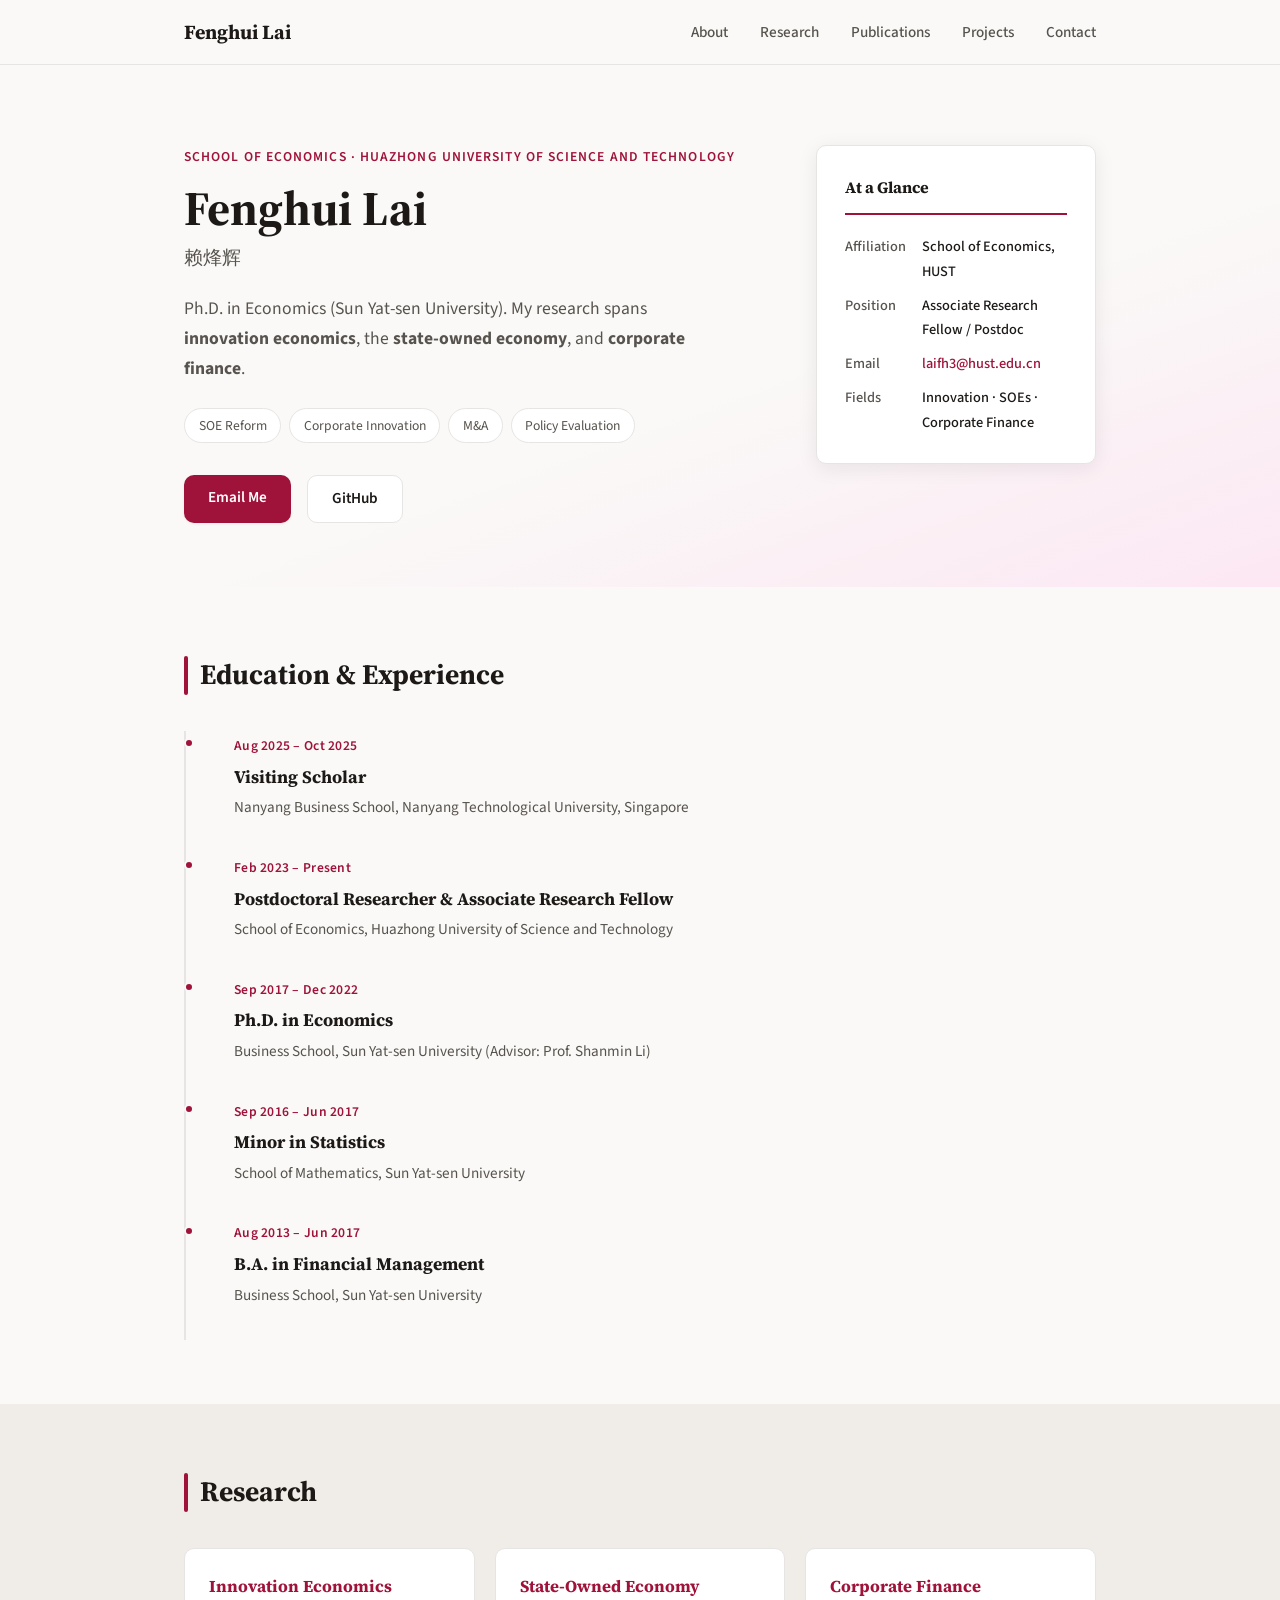
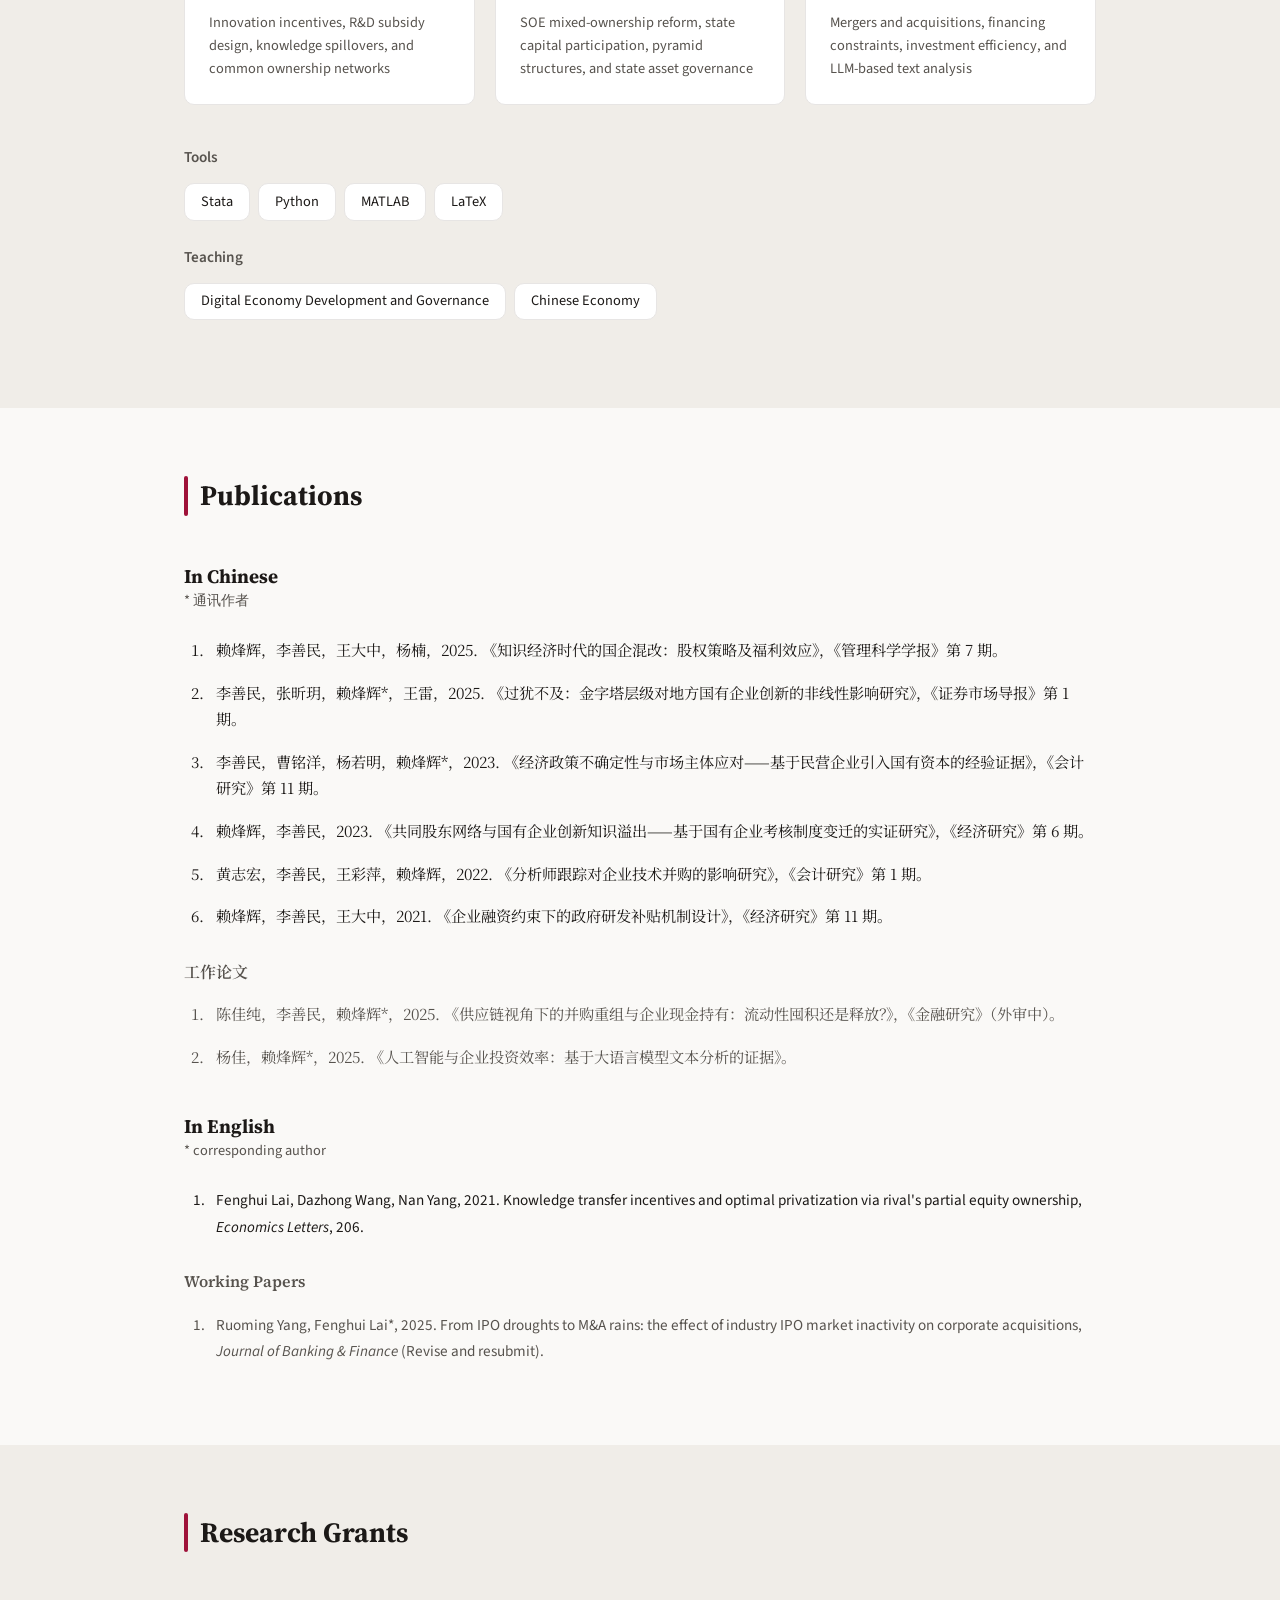
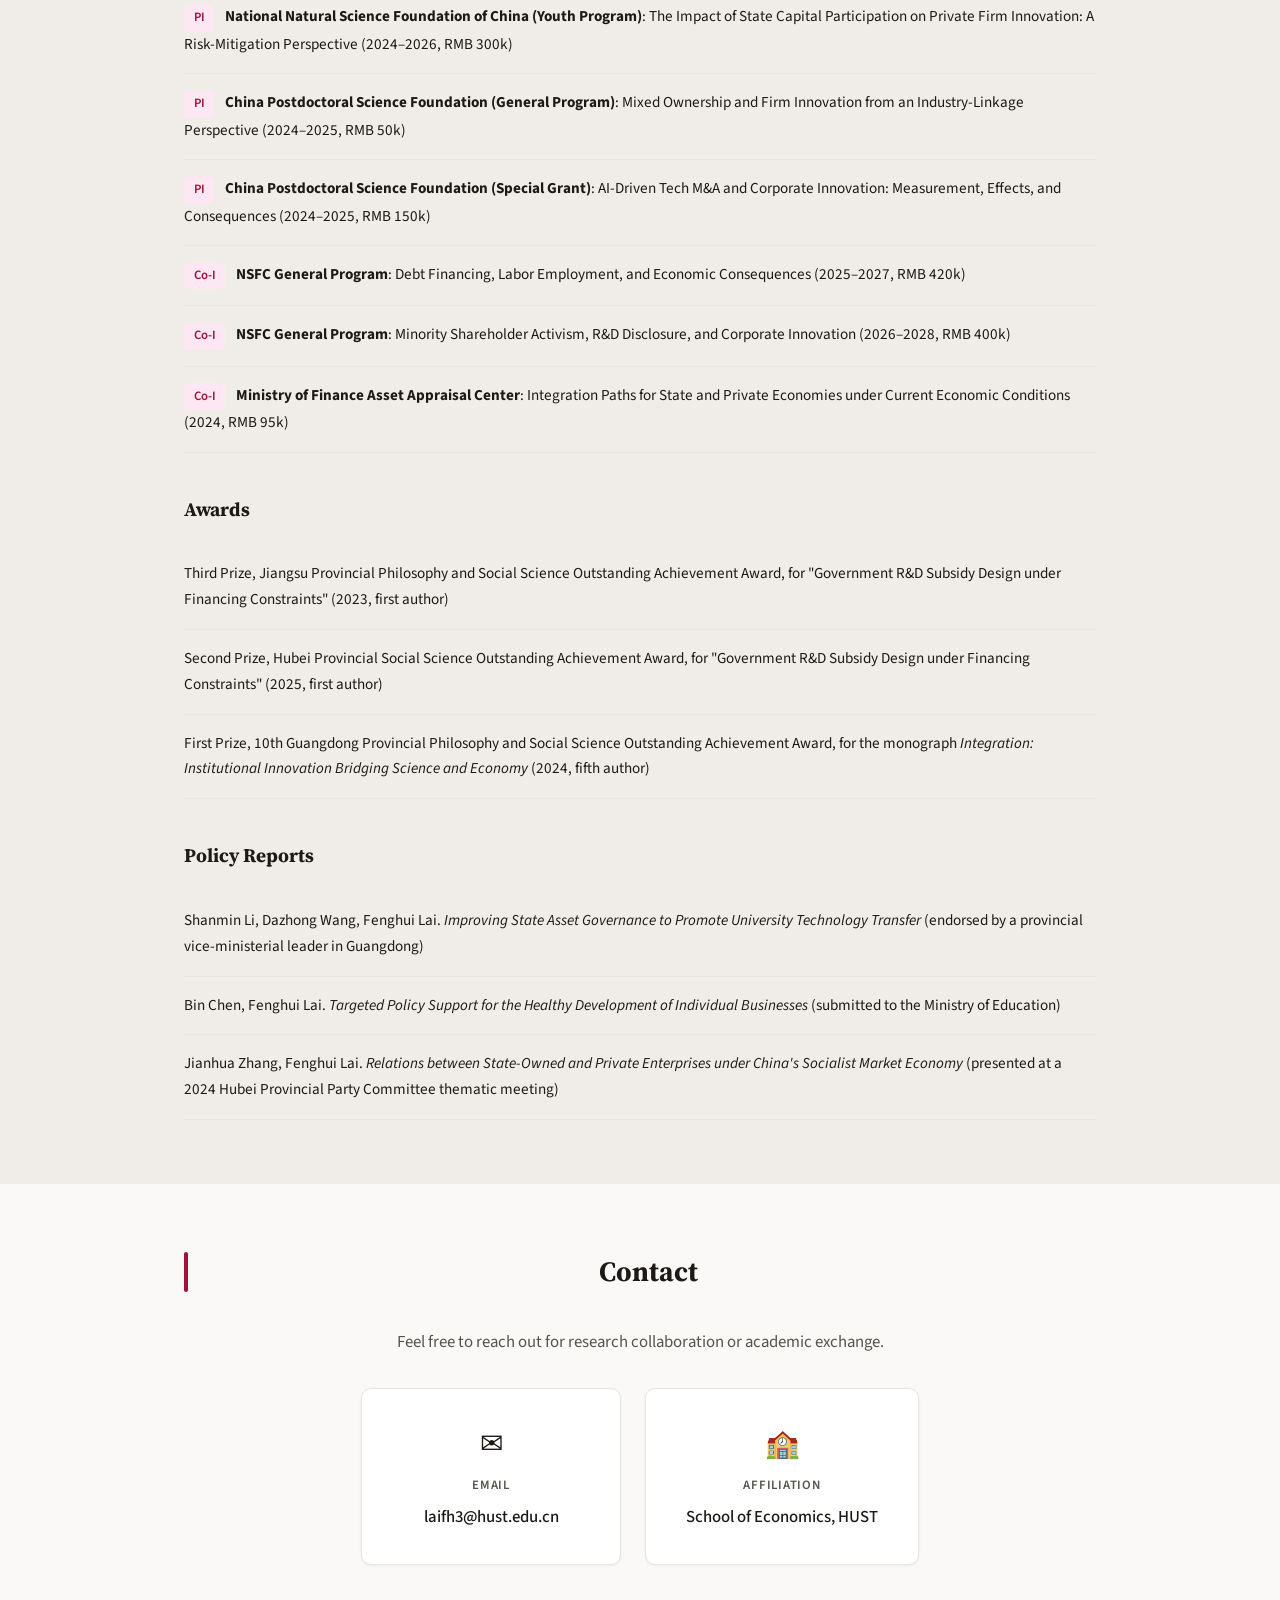
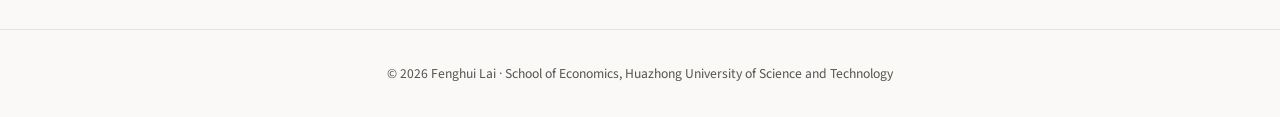
==== index.html @ 4745403a "Initial English academic homepage" ====
<!DOCTYPE html>
<html lang="en">
<head>
  <meta charset="UTF-8">
  <meta name="viewport" content="width=device-width, initial-scale=1.0">
  <meta name="description" content="Fenghui Lai - Associate Research Fellow at Huazhong University of Science and Technology. Research: innovation economics, state-owned economy, corporate finance.">
  <meta name="author" content="Fenghui Lai">
  <title>Fenghui Lai</title>
  <link rel="preconnect" href="https://fonts.googleapis.com">
  <link rel="preconnect" href="https://fonts.gstatic.com" crossorigin>
  <link href="https://fonts.googleapis.com/css2?family=Noto+Serif+SC:wght@400;600;700&family=Source+Serif+4:ital,wght@0,400;0,600;0,700;1,400&family=Source+Sans+3:wght@300;400;500;600&display=swap" rel="stylesheet">
  <link rel="stylesheet" href="css/style.css">
</head>
<body>
  <!-- 顶部导航栏 -->
  <header class="site-header">
    <nav class="nav container">
      <a href="#" class="nav-logo">Fenghui Lai</a>
      <ul class="nav-links">
        <li><a href="#about">About</a></li>
        <li><a href="#research">Research</a></li>
        <li><a href="#publications">Publications</a></li>
        <li><a href="#projects">Projects</a></li>
        <li><a href="#contact">Contact</a></li>
      </ul>
      <button class="nav-toggle" aria-label="Open menu" aria-expanded="false">
        <span></span>
        <span></span>
        <span></span>
      </button>
    </nav>
  </header>

  <main>
    <!-- 首页英雄区 -->
    <section class="hero">
      <div class="container hero-inner">
        <div class="hero-text">
          <p class="hero-label">School of Economics · Huazhong University of Science and Technology</p>
          <h1>Fenghui Lai</h1>
          <p class="hero-subtitle">赖烽辉</p>
          <p class="hero-desc">
            Ph.D. in Economics (Sun Yat-sen University). My research spans
            <strong>innovation economics</strong>, the <strong>state-owned economy</strong>,
            and <strong>corporate finance</strong>.
          </p>
          <div class="hero-tags">
            <span>SOE Reform</span>
            <span>Corporate Innovation</span>
            <span>M&amp;A</span>
            <span>Policy Evaluation</span>
          </div>
          <div class="hero-actions">
            <a href="mailto:laifh3@hust.edu.cn" class="btn btn-primary">Email Me</a>
            <a href="https://github.com/laifh3" class="btn btn-outline" target="_blank" rel="noopener">GitHub</a>
          </div>
        </div>
        <div class="hero-card">
          <h3>At a Glance</h3>
          <dl>
            <dt>Affiliation</dt>
            <dd>School of Economics, HUST</dd>
            <dt>Position</dt>
            <dd>Associate Research Fellow / Postdoc</dd>
            <dt>Email</dt>
            <dd><a href="mailto:laifh3@hust.edu.cn">laifh3@hust.edu.cn</a></dd>
            <dt>Fields</dt>
            <dd>Innovation · SOEs · Corporate Finance</dd>
          </dl>
        </div>
      </div>
    </section>

    <!-- 教育背景与经历 -->
    <section id="about" class="section">
      <div class="container">
        <h2 class="section-title">Education &amp; Experience</h2>
        <div class="timeline">
          <article class="timeline-item">
            <time>Aug 2025 – Oct 2025</time>
            <h3>Visiting Scholar</h3>
            <p>Nanyang Business School, Nanyang Technological University, Singapore</p>
          </article>
          <article class="timeline-item">
            <time>Feb 2023 – Present</time>
            <h3>Postdoctoral Researcher &amp; Associate Research Fellow</h3>
            <p>School of Economics, Huazhong University of Science and Technology</p>
          </article>
          <article class="timeline-item">
            <time>Sep 2017 – Dec 2022</time>
            <h3>Ph.D. in Economics</h3>
            <p>Business School, Sun Yat-sen University (Advisor: Prof. Shanmin Li)</p>
          </article>
          <article class="timeline-item">
            <time>Sep 2016 – Jun 2017</time>
            <h3>Minor in Statistics</h3>
            <p>School of Mathematics, Sun Yat-sen University</p>
          </article>
          <article class="timeline-item">
            <time>Aug 2013 – Jun 2017</time>
            <h3>B.A. in Financial Management</h3>
            <p>Business School, Sun Yat-sen University</p>
          </article>
        </div>
      </div>
    </section>

    <!-- 研究领域 -->
    <section id="research" class="section section-alt">
      <div class="container">
        <h2 class="section-title">Research</h2>
        <div class="research-grid">
          <div class="research-card">
            <h3>Innovation Economics</h3>
            <p>Innovation incentives, R&amp;D subsidy design, knowledge spillovers, and common ownership networks</p>
          </div>
          <div class="research-card">
            <h3>State-Owned Economy</h3>
            <p>SOE mixed-ownership reform, state capital participation, pyramid structures, and state asset governance</p>
          </div>
          <div class="research-card">
            <h3>Corporate Finance</h3>
            <p>Mergers and acquisitions, financing constraints, investment efficiency, and LLM-based text analysis</p>
          </div>
        </div>
        <div class="skills-block">
          <h3>Tools</h3>
          <div class="skill-tags">
            <span>Stata</span>
            <span>Python</span>
            <span>MATLAB</span>
            <span>LaTeX</span>
          </div>
          <h3>Teaching</h3>
          <div class="skill-tags">
            <span>Digital Economy Development and Governance</span>
            <span>Chinese Economy</span>
          </div>
        </div>
      </div>
    </section>

    <!-- 发表论文：中英文分开展示 -->
    <section id="publications" class="section">
      <div class="container">
        <h2 class="section-title">Publications</h2>

        <h3 class="subsection-title">In Chinese</h3>
        <p class="section-note zh-note">* 通讯作者</p>
        <ol class="pub-list pub-zh">
          <li>
            赖烽辉，李善民，王大中，杨楠，2025. 《知识经济时代的国企混改：股权策略及福利效应》，《管理科学学报》第 7 期。
          </li>
          <li>
            李善民，张昕玥，赖烽辉*，王雷，2025. 《过犹不及：金字塔层级对地方国有企业创新的非线性影响研究》，《证券市场导报》第 1 期。
          </li>
          <li>
            李善民，曹铭洋，杨若明，赖烽辉*，2023. 《经济政策不确定性与市场主体应对——基于民营企业引入国有资本的经验证据》，《会计研究》第 11 期。
          </li>
          <li>
            赖烽辉，李善民，2023. 《共同股东网络与国有企业创新知识溢出——基于国有企业考核制度变迁的实证研究》，《经济研究》第 6 期。
          </li>
          <li>
            黄志宏，李善民，王彩萍，赖烽辉，2022. 《分析师跟踪对企业技术并购的影响研究》，《会计研究》第 1 期。
          </li>
          <li>
            赖烽辉，李善民，王大中，2021. 《企业融资约束下的政府研发补贴机制设计》，《经济研究》第 11 期。
          </li>
        </ol>

        <h4 class="subsubsection-title pub-zh">工作论文</h4>
        <ol class="pub-list pub-zh working">
          <li>
            陈佳纯，李善民，赖烽辉*，2025. 《供应链视角下的并购重组与企业现金持有：流动性囤积还是释放？》，《金融研究》（外审中）。
          </li>
          <li>
            杨佳，赖烽辉*，2025. 《人工智能与企业投资效率：基于大语言模型文本分析的证据》。
          </li>
        </ol>

        <h3 class="subsection-title">In English</h3>
        <p class="section-note">* corresponding author</p>
        <ol class="pub-list">
          <li>
            Fenghui Lai, Dazhong Wang, Nan Yang, 2021. Knowledge transfer incentives and optimal privatization via rival's partial equity ownership, <em>Economics Letters</em>, 206.
          </li>
        </ol>

        <h4 class="subsubsection-title">Working Papers</h4>
        <ol class="pub-list working">
          <li>
            Ruoming Yang, Fenghui Lai*, 2025. From IPO droughts to M&amp;A rains: the effect of industry IPO market inactivity on corporate acquisitions, <em>Journal of Banking &amp; Finance</em> (Revise and resubmit).
          </li>
        </ol>
      </div>
    </section>

    <!-- 科研项目 -->
    <section id="projects" class="section section-alt">
      <div class="container">
        <h2 class="section-title">Research Grants</h2>
        <ul class="project-list">
          <li>
            <span class="project-role">PI</span>
            <strong>National Natural Science Foundation of China (Youth Program)</strong>: The Impact of State Capital Participation on Private Firm Innovation: A Risk-Mitigation Perspective (2024–2026, RMB 300k)
          </li>
          <li>
            <span class="project-role">PI</span>
            <strong>China Postdoctoral Science Foundation (General Program)</strong>: Mixed Ownership and Firm Innovation from an Industry-Linkage Perspective (2024–2025, RMB 50k)
          </li>
          <li>
            <span class="project-role">PI</span>
            <strong>China Postdoctoral Science Foundation (Special Grant)</strong>: AI-Driven Tech M&amp;A and Corporate Innovation: Measurement, Effects, and Consequences (2024–2025, RMB 150k)
          </li>
          <li>
            <span class="project-role">Co-I</span>
            <strong>NSFC General Program</strong>: Debt Financing, Labor Employment, and Economic Consequences (2025–2027, RMB 420k)
          </li>
          <li>
            <span class="project-role">Co-I</span>
            <strong>NSFC General Program</strong>: Minority Shareholder Activism, R&amp;D Disclosure, and Corporate Innovation (2026–2028, RMB 400k)
          </li>
          <li>
            <span class="project-role">Co-I</span>
            <strong>Ministry of Finance Asset Appraisal Center</strong>: Integration Paths for State and Private Economies under Current Economic Conditions (2024, RMB 95k)
          </li>
        </ul>

        <h3 class="subsection-title">Awards</h3>
        <ul class="award-list">
          <li>Third Prize, Jiangsu Provincial Philosophy and Social Science Outstanding Achievement Award, for "Government R&amp;D Subsidy Design under Financing Constraints" (2023, first author)</li>
          <li>Second Prize, Hubei Provincial Social Science Outstanding Achievement Award, for "Government R&amp;D Subsidy Design under Financing Constraints" (2025, first author)</li>
          <li>First Prize, 10th Guangdong Provincial Philosophy and Social Science Outstanding Achievement Award, for the monograph <em>Integration: Institutional Innovation Bridging Science and Economy</em> (2024, fifth author)</li>
        </ul>

        <h3 class="subsection-title">Policy Reports</h3>
        <ul class="report-list">
          <li>Shanmin Li, Dazhong Wang, Fenghui Lai. <em>Improving State Asset Governance to Promote University Technology Transfer</em> (endorsed by a provincial vice-ministerial leader in Guangdong)</li>
          <li>Bin Chen, Fenghui Lai. <em>Targeted Policy Support for the Healthy Development of Individual Businesses</em> (submitted to the Ministry of Education)</li>
          <li>Jianhua Zhang, Fenghui Lai. <em>Relations between State-Owned and Private Enterprises under China's Socialist Market Economy</em> (presented at a 2024 Hubei Provincial Party Committee thematic meeting)</li>
        </ul>
      </div>
    </section>

    <!-- 联系方式 -->
    <section id="contact" class="section contact-section">
      <div class="container contact-inner">
        <h2 class="section-title">Contact</h2>
        <p>Feel free to reach out for research collaboration or academic exchange.</p>
        <div class="contact-cards">
          <a href="mailto:laifh3@hust.edu.cn" class="contact-card">
            <span class="contact-icon">✉</span>
            <span class="contact-label">Email</span>
            <span class="contact-value">laifh3@hust.edu.cn</span>
          </a>
          <div class="contact-card">
            <span class="contact-icon">🏫</span>
            <span class="contact-label">Affiliation</span>
            <span class="contact-value">School of Economics, HUST</span>
          </div>
        </div>
      </div>
    </section>
  </main>

  <!-- 页脚 -->
  <footer class="site-footer">
    <div class="container">
      <p>© <span id="year"></span> Fenghui Lai · School of Economics, Huazhong University of Science and Technology</p>
    </div>
  </footer>

  <script src="js/main.js"></script>
</body>
</html>
---- css/style.css ----
/* ===== CSS 变量：配色与排版 ===== */
:root {
  --color-bg: #faf9f7;
  --color-bg-alt: #f0ede8;
  --color-surface: #ffffff;
  --color-text: #1c1917;
  --color-text-muted: #57534e;
  --color-accent: #9f1239;
  --color-accent-light: #fce7f3;
  --color-border: #e7e5e4;
  --font-serif: "Source Serif 4", "Noto Serif SC", Georgia, serif;
  --font-serif-zh: "Noto Serif SC", "Songti SC", serif;
  --font-sans: "Source Sans 3", -apple-system, sans-serif;
  --shadow-sm: 0 1px 3px rgba(28, 25, 23, 0.06);
  --shadow-md: 0 4px 20px rgba(28, 25, 23, 0.08);
  --radius: 10px;
  --max-width: 960px;
}

/* ===== 全局重置与基础样式 ===== */
*,
*::before,
*::after {
  box-sizing: border-box;
  margin: 0;
  padding: 0;
}

html {
  scroll-behavior: smooth;
}

body {
  font-family: var(--font-sans);
  font-size: 1.05rem;
  line-height: 1.7;
  color: var(--color-text);
  background: var(--color-bg);
}

a {
  color: var(--color-accent);
  text-decoration: none;
  transition: opacity 0.2s;
}

a:hover {
  opacity: 0.8;
}

.container {
  max-width: var(--max-width);
  margin: 0 auto;
  padding: 0 1.5rem;
}

/* ===== 导航栏 ===== */
.site-header {
  position: sticky;
  top: 0;
  z-index: 100;
  background: rgba(250, 249, 247, 0.92);
  backdrop-filter: blur(12px);
  border-bottom: 1px solid var(--color-border);
}

.nav {
  display: flex;
  align-items: center;
  justify-content: space-between;
  height: 64px;
}

.nav-logo {
  font-family: var(--font-serif);
  font-size: 1.25rem;
  font-weight: 700;
  color: var(--color-text);
}

.nav-links {
  display: flex;
  gap: 2rem;
  list-style: none;
}

.nav-links a {
  color: var(--color-text-muted);
  font-size: 0.95rem;
  font-weight: 500;
}

.nav-links a:hover {
  color: var(--color-accent);
  opacity: 1;
}

.nav-toggle {
  display: none;
  flex-direction: column;
  gap: 5px;
  background: none;
  border: none;
  cursor: pointer;
  padding: 4px;
}

.nav-toggle span {
  display: block;
  width: 22px;
  height: 2px;
  background: var(--color-text);
  transition: transform 0.3s;
}

/* ===== 英雄区 ===== */
.hero {
  padding: 5rem 0 4rem;
  background: linear-gradient(160deg, var(--color-bg) 60%, var(--color-accent-light) 100%);
}

.hero-inner {
  display: grid;
  grid-template-columns: 1fr 280px;
  gap: 3rem;
  align-items: start;
}

.hero-label {
  font-size: 0.85rem;
  font-weight: 600;
  letter-spacing: 0.08em;
  text-transform: uppercase;
  color: var(--color-accent);
  margin-bottom: 0.75rem;
}

.hero h1 {
  font-family: var(--font-serif);
  font-size: 3rem;
  font-weight: 700;
  line-height: 1.2;
  margin-bottom: 0.25rem;
}

.hero-subtitle {
  font-size: 1.2rem;
  color: var(--color-text-muted);
  margin-bottom: 1.25rem;
}

.hero-desc {
  font-size: 1.1rem;
  color: var(--color-text-muted);
  max-width: 520px;
  margin-bottom: 1.5rem;
}

.hero-tags {
  display: flex;
  flex-wrap: wrap;
  gap: 0.5rem;
  margin-bottom: 2rem;
}

.hero-tags span {
  padding: 0.3rem 0.85rem;
  background: var(--color-surface);
  border: 1px solid var(--color-border);
  border-radius: 999px;
  font-size: 0.85rem;
  color: var(--color-text-muted);
}

.hero-actions {
  display: flex;
  gap: 1rem;
}

.btn {
  display: inline-block;
  padding: 0.65rem 1.5rem;
  border-radius: var(--radius);
  font-weight: 600;
  font-size: 0.95rem;
  transition: transform 0.15s, box-shadow 0.15s;
}

.btn:hover {
  opacity: 1;
  transform: translateY(-1px);
}

.btn-primary {
  background: var(--color-accent);
  color: #fff;
  box-shadow: var(--shadow-sm);
}

.btn-outline {
  border: 1.5px solid var(--color-border);
  color: var(--color-text);
  background: var(--color-surface);
}

.hero-card {
  background: var(--color-surface);
  border: 1px solid var(--color-border);
  border-radius: var(--radius);
  padding: 1.75rem;
  box-shadow: var(--shadow-md);
}

.hero-card h3 {
  font-family: var(--font-serif);
  font-size: 1rem;
  margin-bottom: 1.25rem;
  padding-bottom: 0.75rem;
  border-bottom: 2px solid var(--color-accent);
}

.hero-card dl {
  display: grid;
  grid-template-columns: auto 1fr;
  gap: 0.6rem 1rem;
  font-size: 0.9rem;
}

.hero-card dt {
  color: var(--color-text-muted);
  font-weight: 500;
}

.hero-card dd {
  font-weight: 500;
}

/* ===== 通用区块 ===== */
.section {
  padding: 4rem 0;
}

.section-alt {
  background: var(--color-bg-alt);
}

.section-title {
  font-family: var(--font-serif);
  font-size: 1.75rem;
  font-weight: 700;
  margin-bottom: 2rem;
  position: relative;
  padding-left: 1rem;
}

.section-title::before {
  content: "";
  position: absolute;
  left: 0;
  top: 0.15em;
  bottom: 0.15em;
  width: 4px;
  background: var(--color-accent);
  border-radius: 2px;
}

.section-note {
  color: var(--color-text-muted);
  font-size: 0.9rem;
  margin-top: -1.5rem;
  margin-bottom: 1.5rem;
}

.subsection-title {
  font-family: var(--font-serif);
  font-size: 1.2rem;
  margin: 2.5rem 0 1.25rem;
  color: var(--color-text);
}

.subsubsection-title {
  font-family: var(--font-serif);
  font-size: 1rem;
  font-weight: 600;
  margin: 1.75rem 0 1rem;
  color: var(--color-text-muted);
}

/* 中文论文列表使用衬线中文字体 */
.pub-list.pub-zh {
  font-family: var(--font-serif-zh);
  font-size: 0.98rem;
}

.pub-zh.subsubsection-title {
  font-family: var(--font-serif-zh);
}

/* ===== 时间线 ===== */
.timeline {
  position: relative;
  padding-left: 1.5rem;
  border-left: 2px solid var(--color-border);
}

.timeline-item {
  position: relative;
  padding-bottom: 2rem;
  padding-left: 1.5rem;
}

.timeline-item::before {
  content: "";
  position: absolute;
  left: -1.65rem;
  top: 0.45rem;
  width: 10px;
  height: 10px;
  background: var(--color-accent);
  border-radius: 50%;
  border: 2px solid var(--color-bg);
}

.timeline-item time {
  font-size: 0.85rem;
  font-weight: 600;
  color: var(--color-accent);
  letter-spacing: 0.02em;
}

.timeline-item h3 {
  font-family: var(--font-serif);
  font-size: 1.1rem;
  margin: 0.2rem 0 0.15rem;
}

.timeline-item p {
  color: var(--color-text-muted);
  font-size: 0.95rem;
}

/* ===== 研究领域卡片 ===== */
.research-grid {
  display: grid;
  grid-template-columns: repeat(3, 1fr);
  gap: 1.25rem;
  margin-bottom: 2.5rem;
}

.research-card {
  background: var(--color-surface);
  border: 1px solid var(--color-border);
  border-radius: var(--radius);
  padding: 1.5rem;
  transition: box-shadow 0.2s;
}

.research-card:hover {
  box-shadow: var(--shadow-md);
}

.research-card h3 {
  font-family: var(--font-serif);
  font-size: 1.05rem;
  margin-bottom: 0.6rem;
  color: var(--color-accent);
}

.research-card p {
  font-size: 0.9rem;
  color: var(--color-text-muted);
  line-height: 1.6;
}

.skills-block h3 {
  font-size: 0.95rem;
  font-weight: 600;
  margin-bottom: 0.75rem;
  color: var(--color-text-muted);
}

.skills-block h3 + .skill-tags {
  margin-bottom: 1.5rem;
}

.skill-tags {
  display: flex;
  flex-wrap: wrap;
  gap: 0.5rem;
}

.skill-tags span {
  padding: 0.35rem 1rem;
  background: var(--color-surface);
  border: 1px solid var(--color-border);
  border-radius: var(--radius);
  font-size: 0.9rem;
}

/* ===== 论文列表 ===== */
.pub-list {
  padding-left: 1.5rem;
}

.pub-list li {
  margin-bottom: 1rem;
  padding-left: 0.5rem;
  font-size: 0.95rem;
  line-height: 1.75;
}

.pub-list.working li {
  color: var(--color-text-muted);
}

.pub-list em {
  font-style: italic;
}

/* ===== 项目与获奖列表 ===== */
.project-list,
.award-list,
.report-list {
  list-style: none;
}

.project-list li,
.award-list li,
.report-list li {
  padding: 1rem 0;
  border-bottom: 1px solid var(--color-border);
  font-size: 0.95rem;
  line-height: 1.7;
}

.project-role {
  display: inline-block;
  padding: 0.15rem 0.6rem;
  background: var(--color-accent-light);
  color: var(--color-accent);
  border-radius: 4px;
  font-size: 0.8rem;
  font-weight: 600;
  margin-right: 0.5rem;
}

/* ===== 联系区块 ===== */
.contact-section {
  text-align: center;
}

.contact-inner p {
  color: var(--color-text-muted);
  margin-bottom: 2rem;
}

.contact-cards {
  display: flex;
  justify-content: center;
  gap: 1.5rem;
  flex-wrap: wrap;
}

.contact-card {
  display: flex;
  flex-direction: column;
  align-items: center;
  gap: 0.4rem;
  padding: 2rem 2.5rem;
  background: var(--color-surface);
  border: 1px solid var(--color-border);
  border-radius: var(--radius);
  box-shadow: var(--shadow-sm);
  min-width: 260px;
  transition: box-shadow 0.2s, transform 0.2s;
  color: var(--color-text);
}

a.contact-card:hover {
  box-shadow: var(--color-shadow-md);
  transform: translateY(-2px);
  opacity: 1;
}

.contact-icon {
  font-size: 1.75rem;
}

.contact-label {
  font-size: 0.8rem;
  font-weight: 600;
  text-transform: uppercase;
  letter-spacing: 0.06em;
  color: var(--color-text-muted);
}

.contact-value {
  font-weight: 500;
}

/* ===== 页脚 ===== */
.site-footer {
  padding: 2rem 0;
  border-top: 1px solid var(--color-border);
  text-align: center;
  font-size: 0.85rem;
  color: var(--color-text-muted);
}

/* ===== 响应式：平板与手机 ===== */
@media (max-width: 768px) {
  .nav-links {
    display: none;
    position: absolute;
    top: 64px;
    left: 0;
    right: 0;
    flex-direction: column;
    gap: 0;
    background: var(--color-surface);
    border-bottom: 1px solid var(--color-border);
    padding: 1rem 0;
  }

  .nav-links.open {
    display: flex;
  }

  .nav-links li a {
    display: block;
    padding: 0.75rem 1.5rem;
  }

  .nav-toggle {
    display: flex;
  }

  .hero-inner {
    grid-template-columns: 1fr;
  }

  .hero h1 {
    font-size: 2.25rem;
  }

  .research-grid {
    grid-template-columns: 1fr;
  }
}
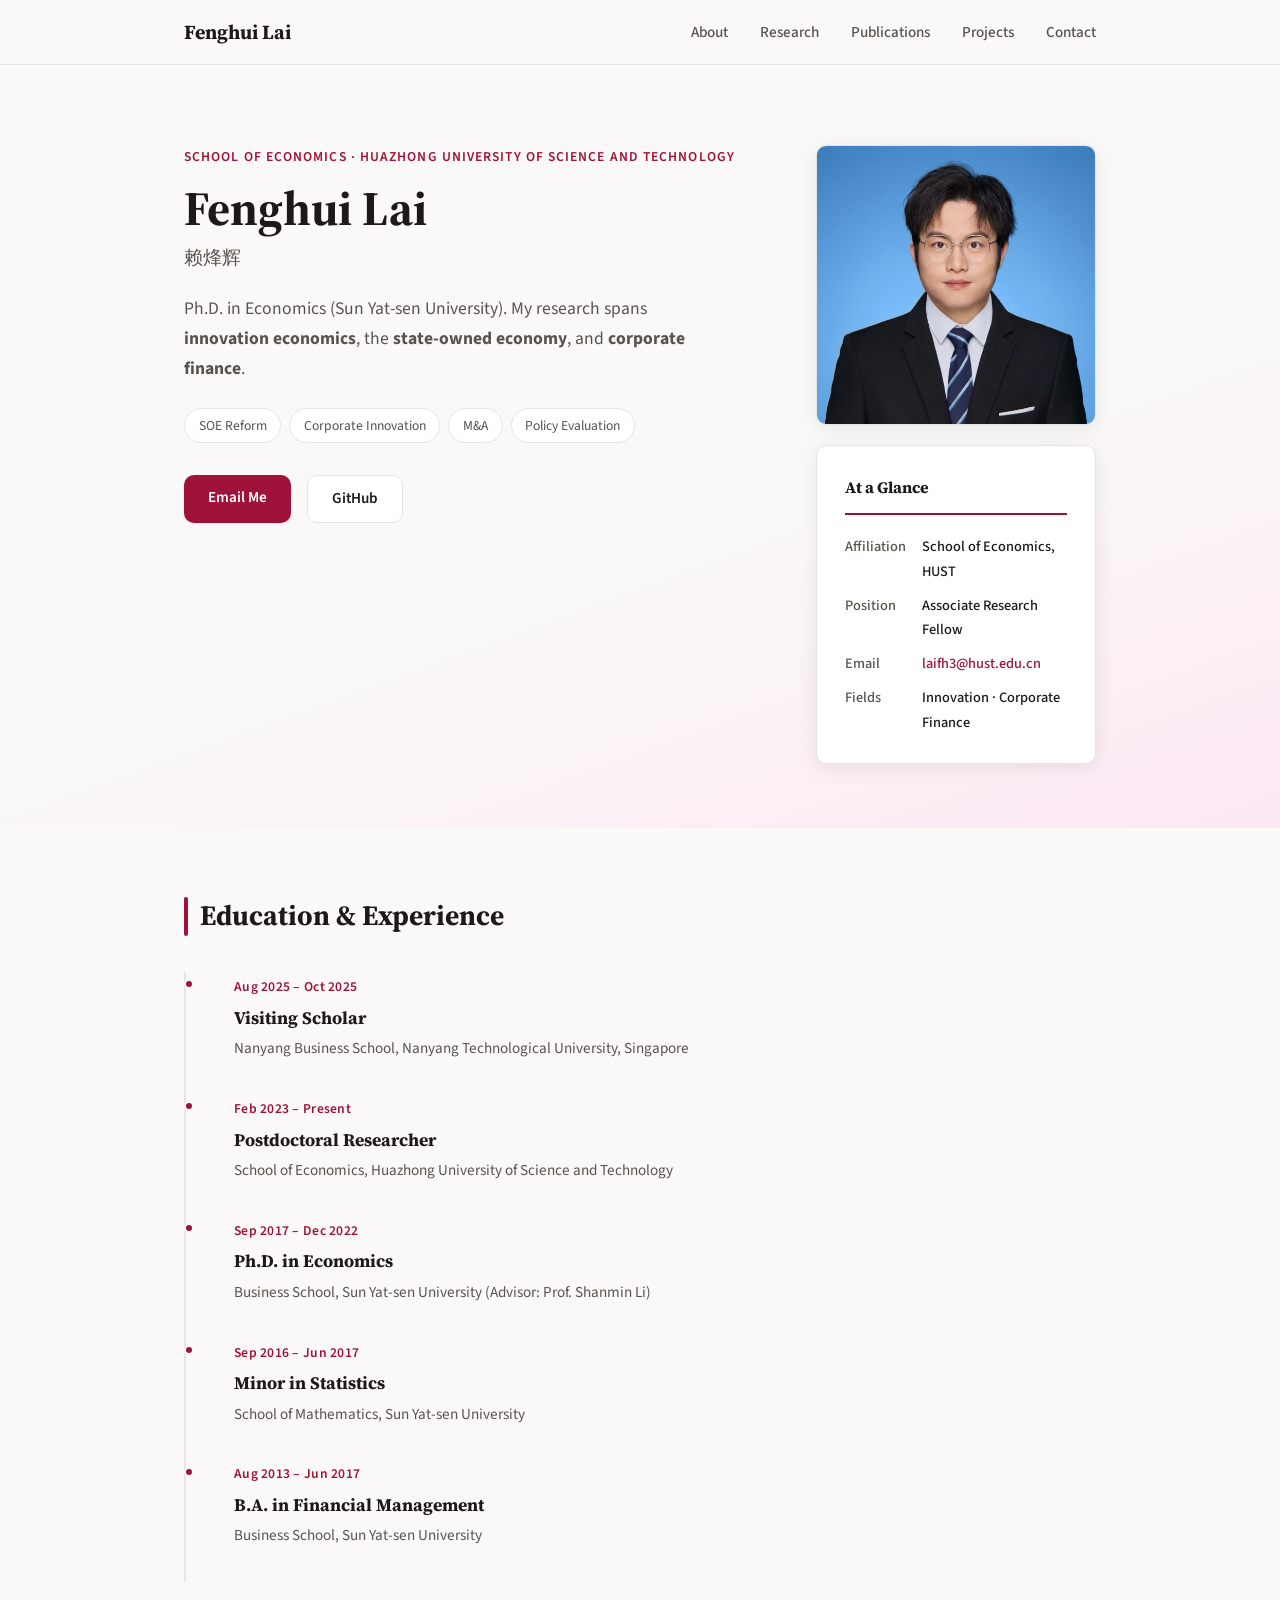
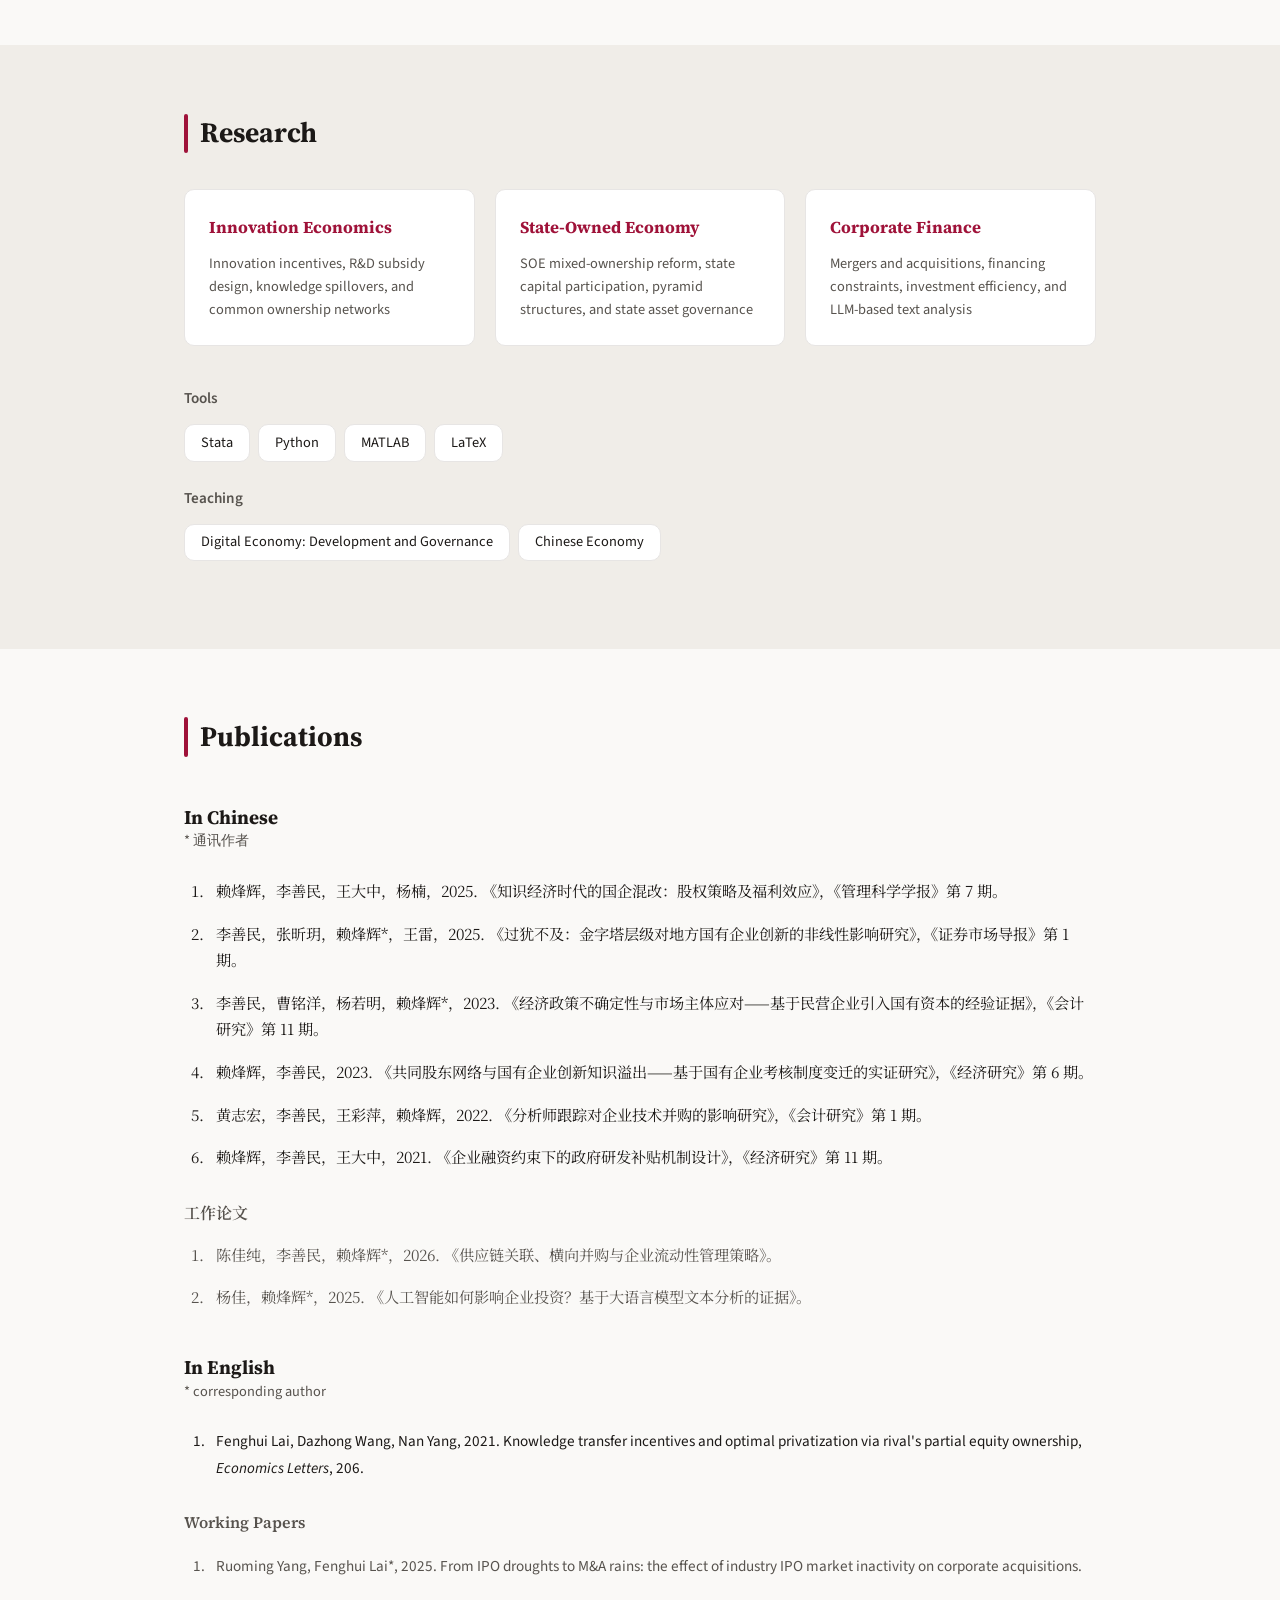
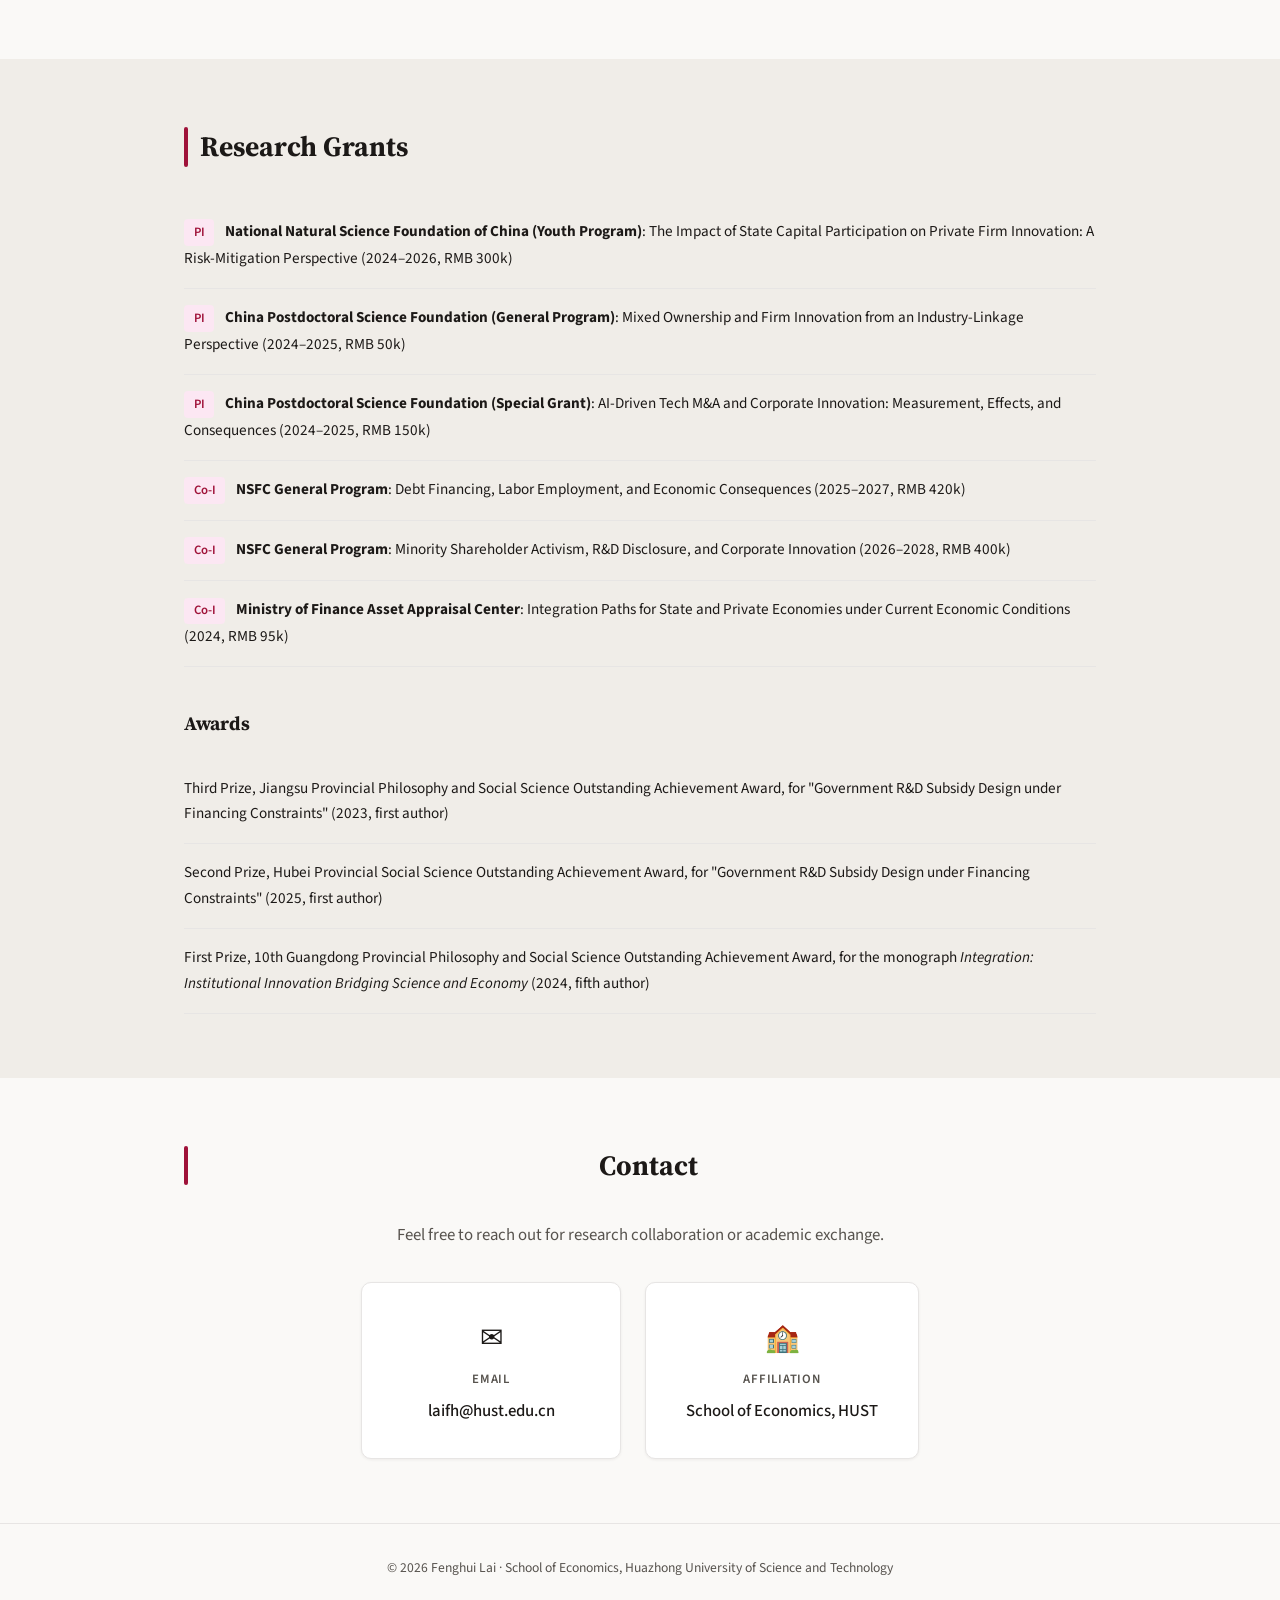
==== commit 0e97af4a: "Add profile photo to homepage" ====
--- a/index.html
+++ b/index.html
@@ -55,18 +55,24 @@
             <a href="https://github.com/laifh3" class="btn btn-outline" target="_blank" rel="noopener">GitHub</a>
           </div>
         </div>
-        <div class="hero-card">
+        <div class="hero-aside">
+          <!-- 个人照片 -->
+          <div class="hero-photo-wrap">
+            <img src="photo.jpg" alt="Fenghui Lai" class="hero-photo" width="280" height="280">
+          </div>
+          <div class="hero-card">
           <h3>At a Glance</h3>
           <dl>
             <dt>Affiliation</dt>
             <dd>School of Economics, HUST</dd>
             <dt>Position</dt>
-            <dd>Associate Research Fellow / Postdoc</dd>
+            <dd>Associate Research Fellow</dd>
             <dt>Email</dt>
             <dd><a href="mailto:laifh3@hust.edu.cn">laifh3@hust.edu.cn</a></dd>
             <dt>Fields</dt>
-            <dd>Innovation · SOEs · Corporate Finance</dd>
+            <dd>Innovation · Corporate Finance </dd>
           </dl>
+          </div>
         </div>
       </div>
     </section>
@@ -83,7 +89,7 @@
           </article>
           <article class="timeline-item">
             <time>Feb 2023 – Present</time>
-            <h3>Postdoctoral Researcher &amp; Associate Research Fellow</h3>
+            <h3>Postdoctoral Researcher</h3>
             <p>School of Economics, Huazhong University of Science and Technology</p>
           </article>
           <article class="timeline-item">
@@ -133,7 +139,7 @@
           </div>
           <h3>Teaching</h3>
           <div class="skill-tags">
-            <span>Digital Economy Development and Governance</span>
+            <span>Digital Economy: Development and Governance</span>
             <span>Chinese Economy</span>
           </div>
         </div>
@@ -171,10 +177,10 @@
         <h4 class="subsubsection-title pub-zh">工作论文</h4>
         <ol class="pub-list pub-zh working">
           <li>
-            陈佳纯，李善民，赖烽辉*，2025. 《供应链视角下的并购重组与企业现金持有：流动性囤积还是释放？》，《金融研究》（外审中）。
-          </li>
-          <li>
-            杨佳，赖烽辉*，2025. 《人工智能与企业投资效率：基于大语言模型文本分析的证据》。
+            陈佳纯，李善民，赖烽辉*，2026. 《供应链关联、横向并购与企业流动性管理策略》。
+          </li>
+          <li>
+            杨佳，赖烽辉*，2025. 《人工智能如何影响企业投资？基于大语言模型文本分析的证据》。
           </li>
         </ol>
 
@@ -189,7 +195,7 @@
         <h4 class="subsubsection-title">Working Papers</h4>
         <ol class="pub-list working">
           <li>
-            Ruoming Yang, Fenghui Lai*, 2025. From IPO droughts to M&amp;A rains: the effect of industry IPO market inactivity on corporate acquisitions, <em>Journal of Banking &amp; Finance</em> (Revise and resubmit).
+            Ruoming Yang, Fenghui Lai*, 2025. From IPO droughts to M&amp;A rains: the effect of industry IPO market inactivity on corporate acquisitions.
           </li>
         </ol>
       </div>
@@ -233,12 +239,6 @@
           <li>First Prize, 10th Guangdong Provincial Philosophy and Social Science Outstanding Achievement Award, for the monograph <em>Integration: Institutional Innovation Bridging Science and Economy</em> (2024, fifth author)</li>
         </ul>
 
-        <h3 class="subsection-title">Policy Reports</h3>
-        <ul class="report-list">
-          <li>Shanmin Li, Dazhong Wang, Fenghui Lai. <em>Improving State Asset Governance to Promote University Technology Transfer</em> (endorsed by a provincial vice-ministerial leader in Guangdong)</li>
-          <li>Bin Chen, Fenghui Lai. <em>Targeted Policy Support for the Healthy Development of Individual Businesses</em> (submitted to the Ministry of Education)</li>
-          <li>Jianhua Zhang, Fenghui Lai. <em>Relations between State-Owned and Private Enterprises under China's Socialist Market Economy</em> (presented at a 2024 Hubei Provincial Party Committee thematic meeting)</li>
-        </ul>
       </div>
     </section>
 
@@ -248,10 +248,10 @@
         <h2 class="section-title">Contact</h2>
         <p>Feel free to reach out for research collaboration or academic exchange.</p>
         <div class="contact-cards">
-          <a href="mailto:laifh3@hust.edu.cn" class="contact-card">
+          <a href="mailto:laifh@hust.edu.cn" class="contact-card">
             <span class="contact-icon">✉</span>
             <span class="contact-label">Email</span>
-            <span class="contact-value">laifh3@hust.edu.cn</span>
+            <span class="contact-value">laifh@hust.edu.cn</span>
           </a>
           <div class="contact-card">
             <span class="contact-icon">🏫</span>
--- a/css/style.css
+++ b/css/style.css
@@ -126,6 +126,32 @@
   align-items: start;
 }
 
+/* 右侧栏：照片 + 信息卡片 */
+.hero-aside {
+  display: flex;
+  flex-direction: column;
+  gap: 1.25rem;
+}
+
+/* 照片容器 */
+.hero-photo-wrap {
+  overflow: hidden;
+  border-radius: var(--radius);
+  border: 1px solid var(--color-border);
+  box-shadow: var(--shadow-md);
+  background: var(--color-surface);
+}
+
+/* 个人照片 */
+.hero-photo {
+  display: block;
+  width: 100%;
+  height: auto;
+  aspect-ratio: 1;
+  object-fit: cover;
+  object-position: center top;
+}
+
 .hero-label {
   font-size: 0.85rem;
   font-weight: 600;
@@ -539,6 +565,12 @@
     grid-template-columns: 1fr;
   }
 
+  /* 手机端照片居中显示 */
+  .hero-aside {
+    max-width: 280px;
+    margin: 0 auto;
+  }
+
   .hero h1 {
     font-size: 2.25rem;
   }
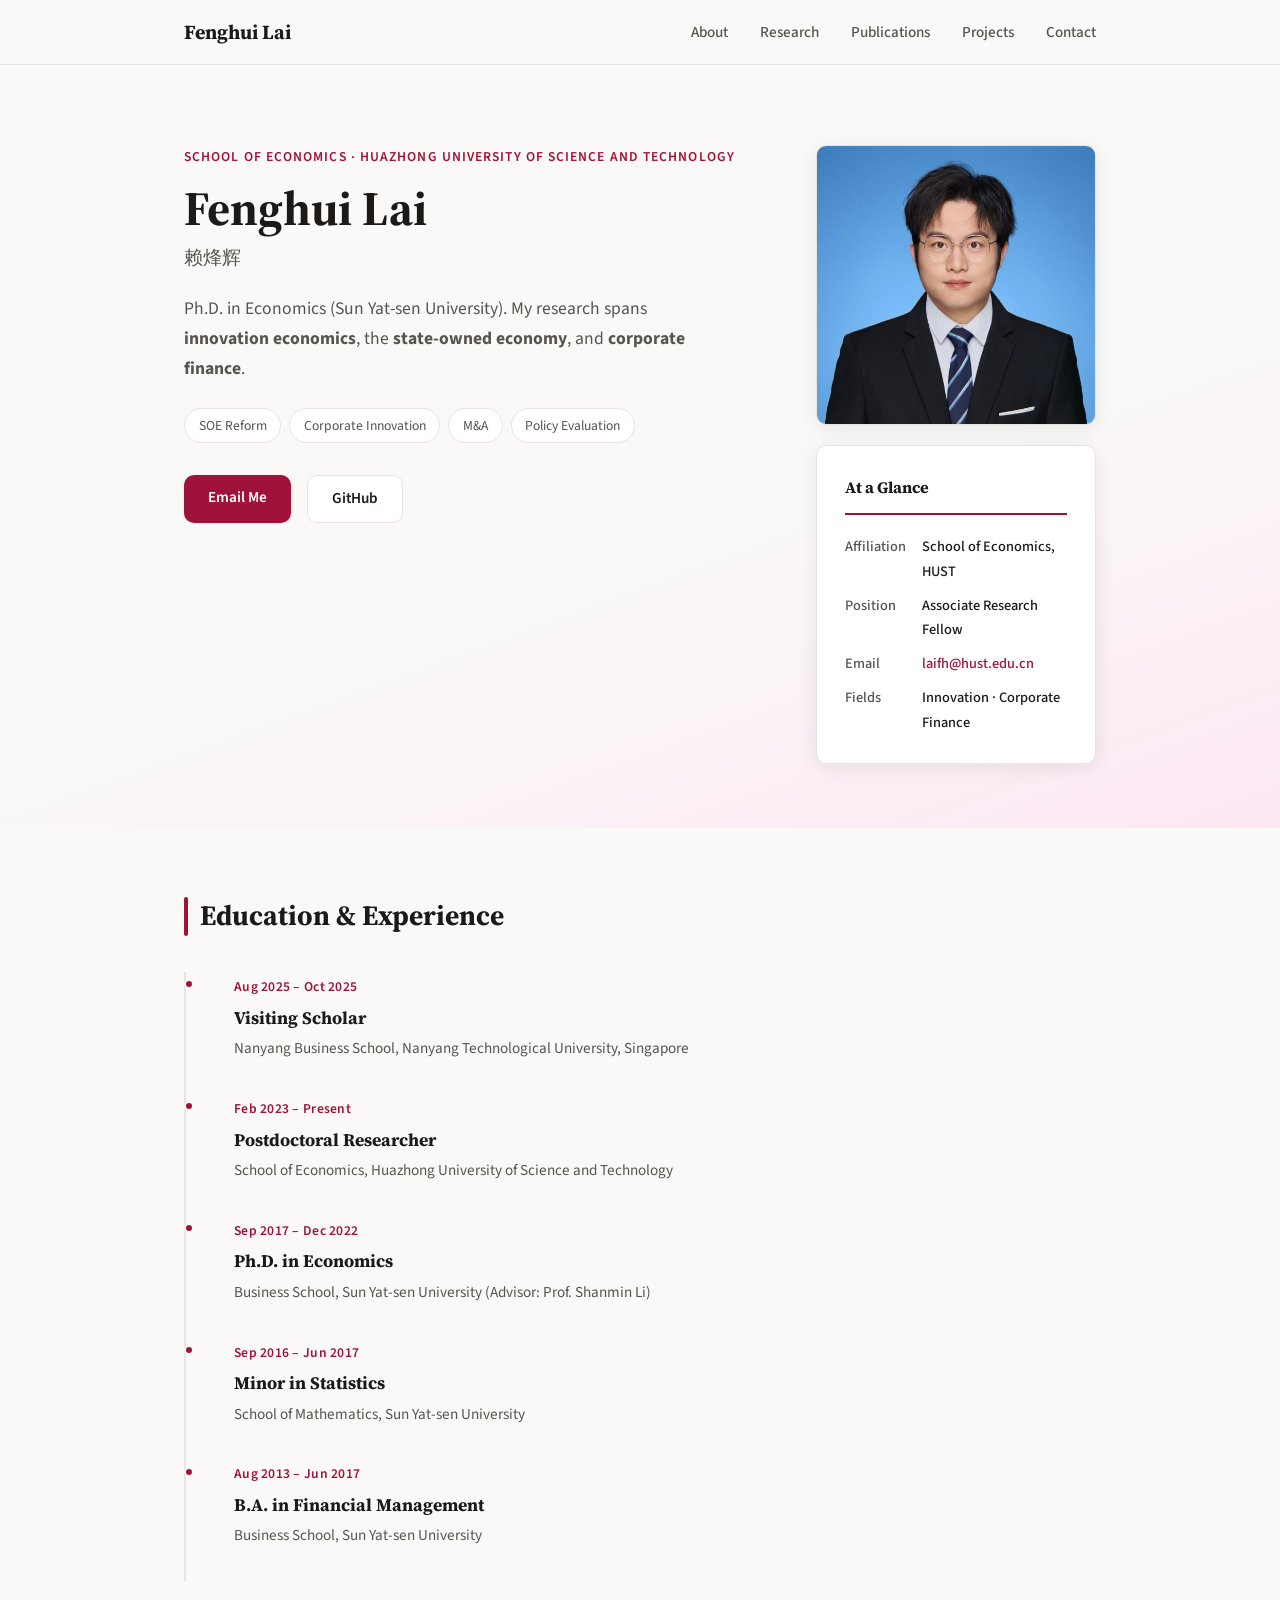
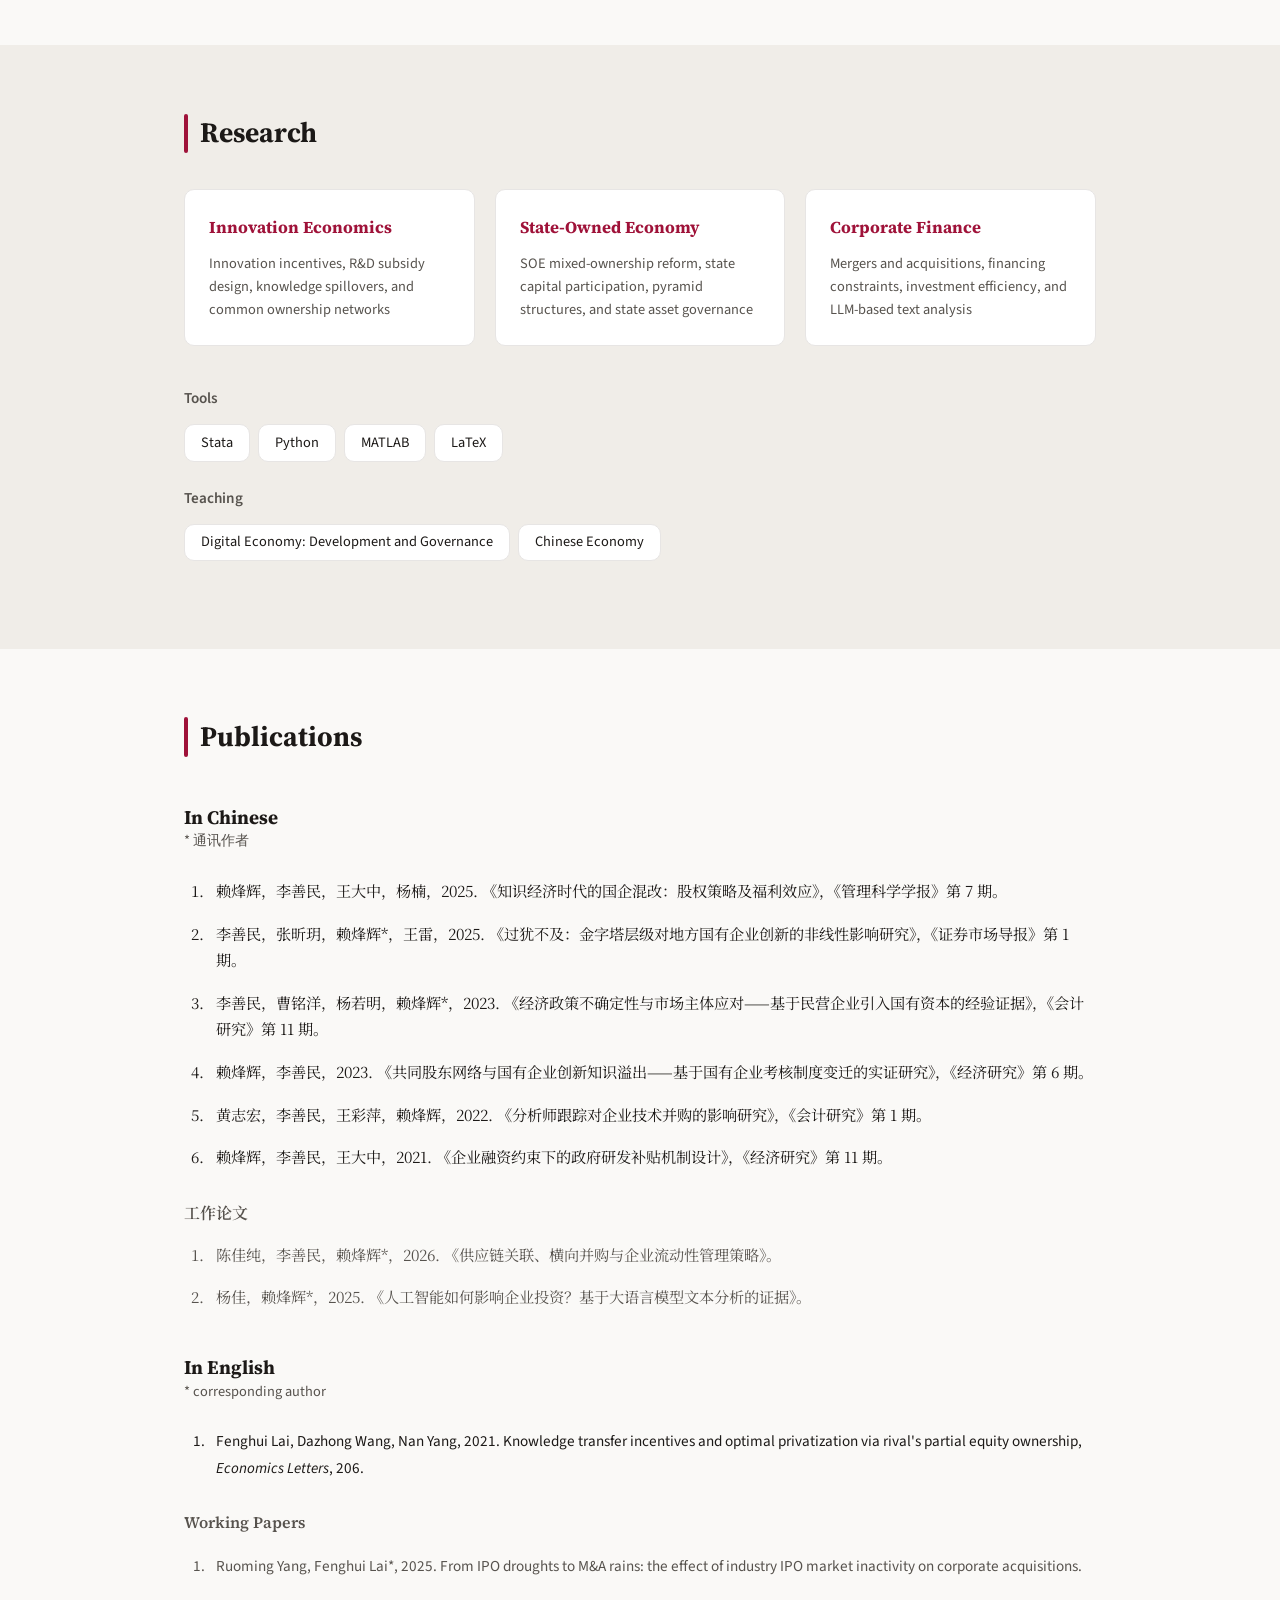
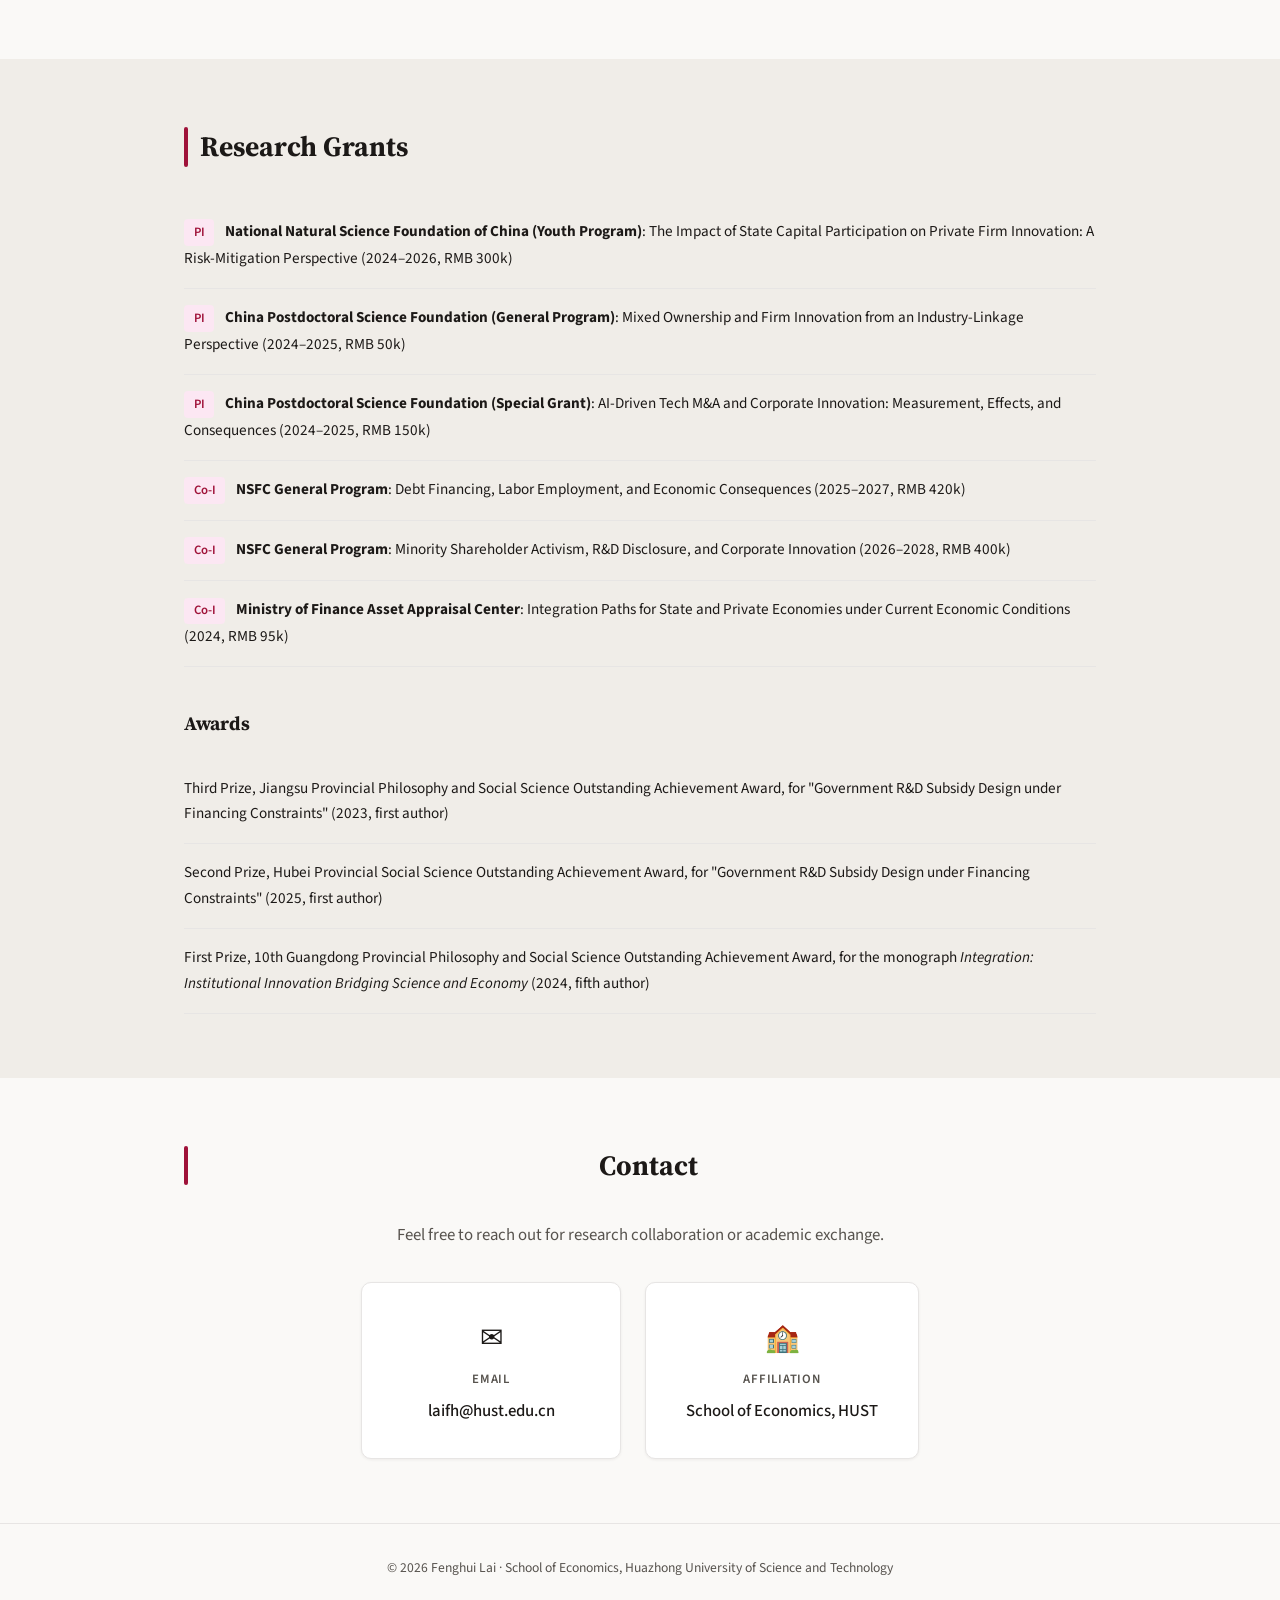
==== commit f3a11afa: "Update homepage content" ====
--- a/index.html
+++ b/index.html
@@ -68,7 +68,7 @@
             <dt>Position</dt>
             <dd>Associate Research Fellow</dd>
             <dt>Email</dt>
-            <dd><a href="mailto:laifh3@hust.edu.cn">laifh3@hust.edu.cn</a></dd>
+            <dd><a href="mailto:laifh@hust.edu.cn">laifh@hust.edu.cn</a></dd>
             <dt>Fields</dt>
             <dd>Innovation · Corporate Finance </dd>
           </dl>
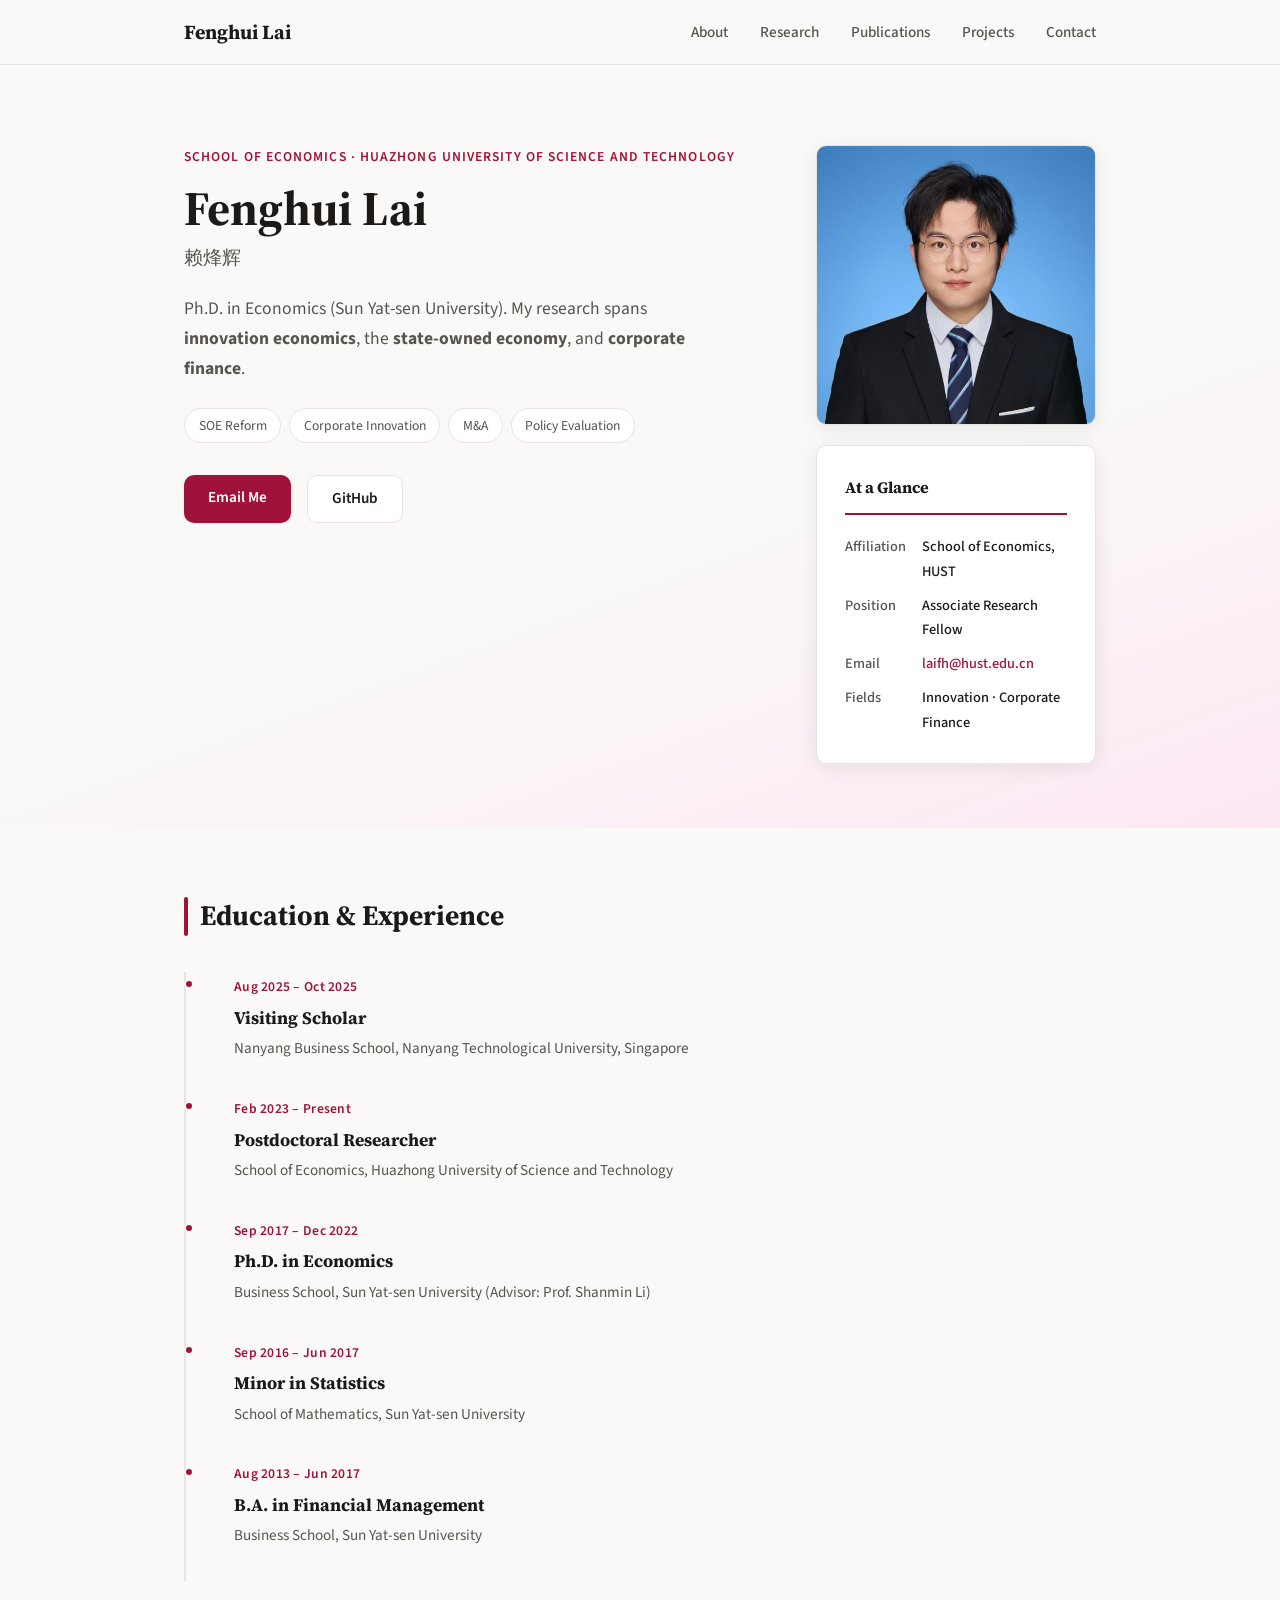
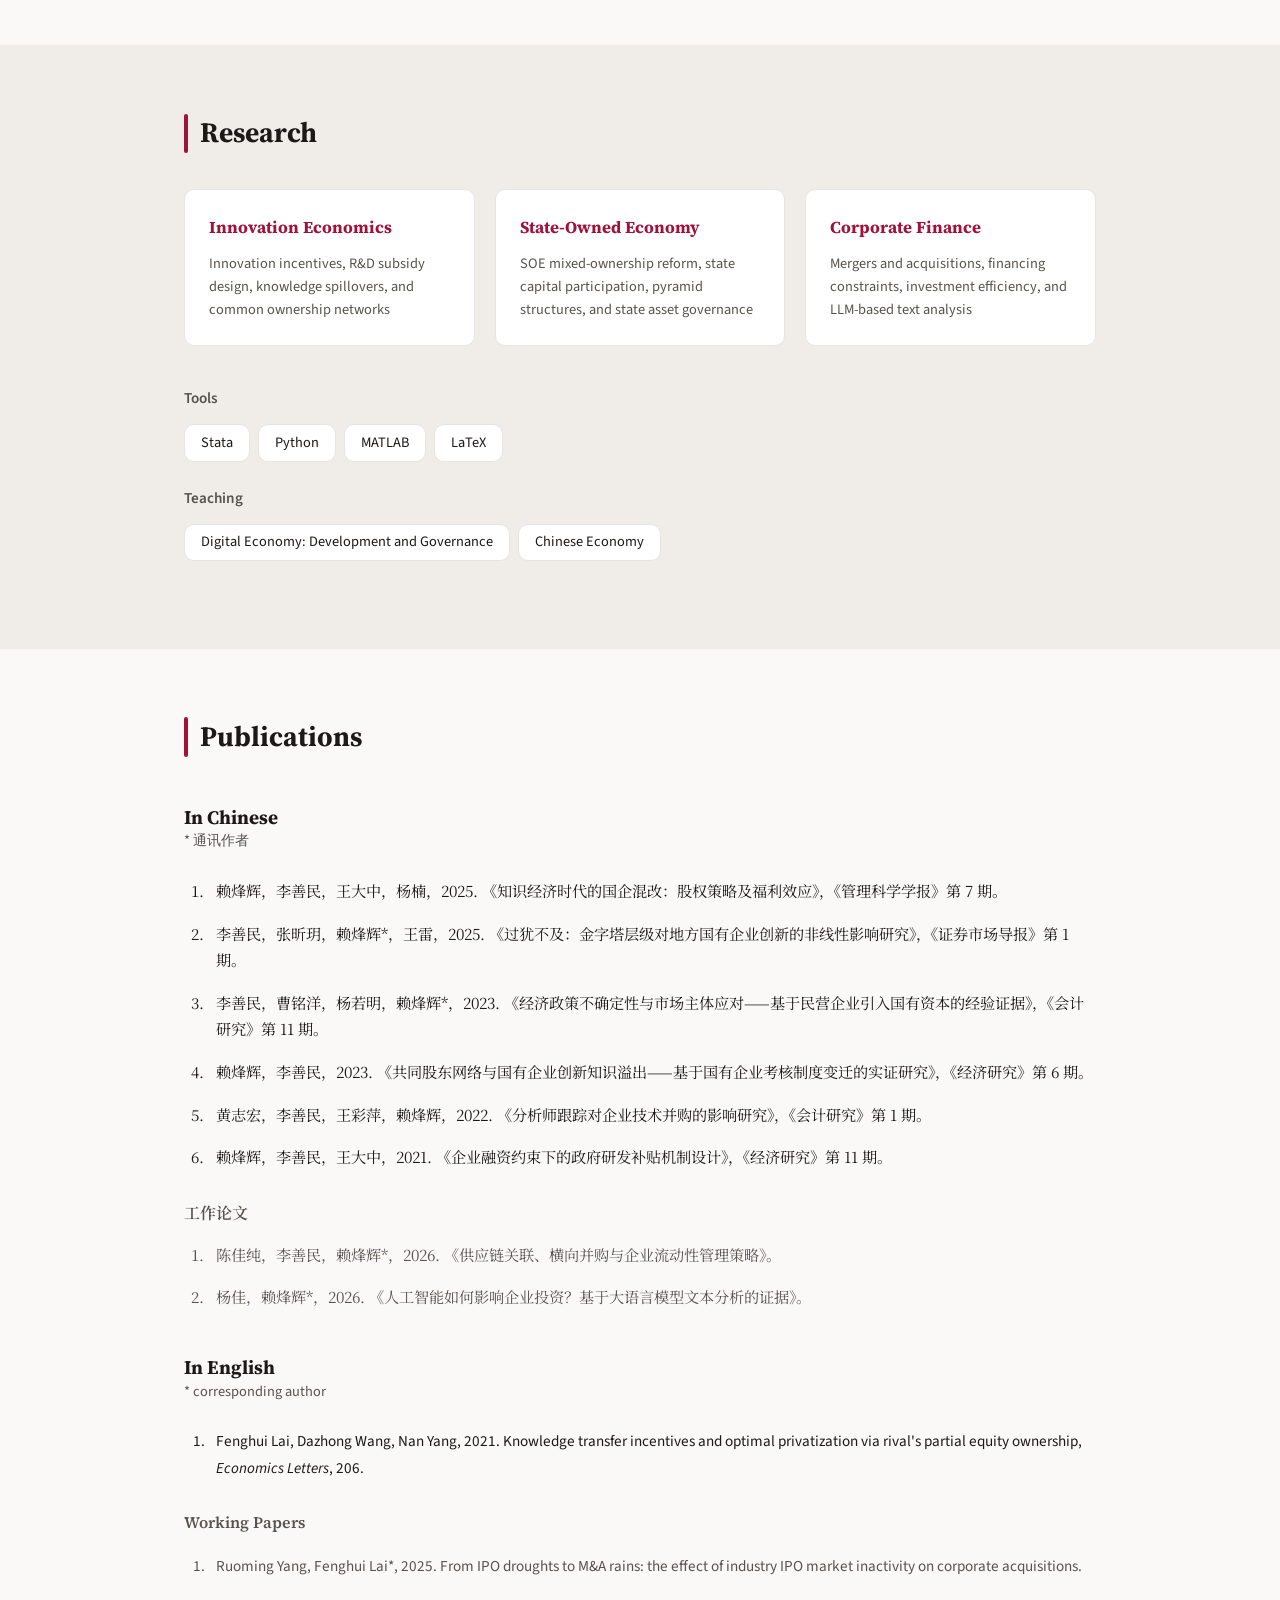
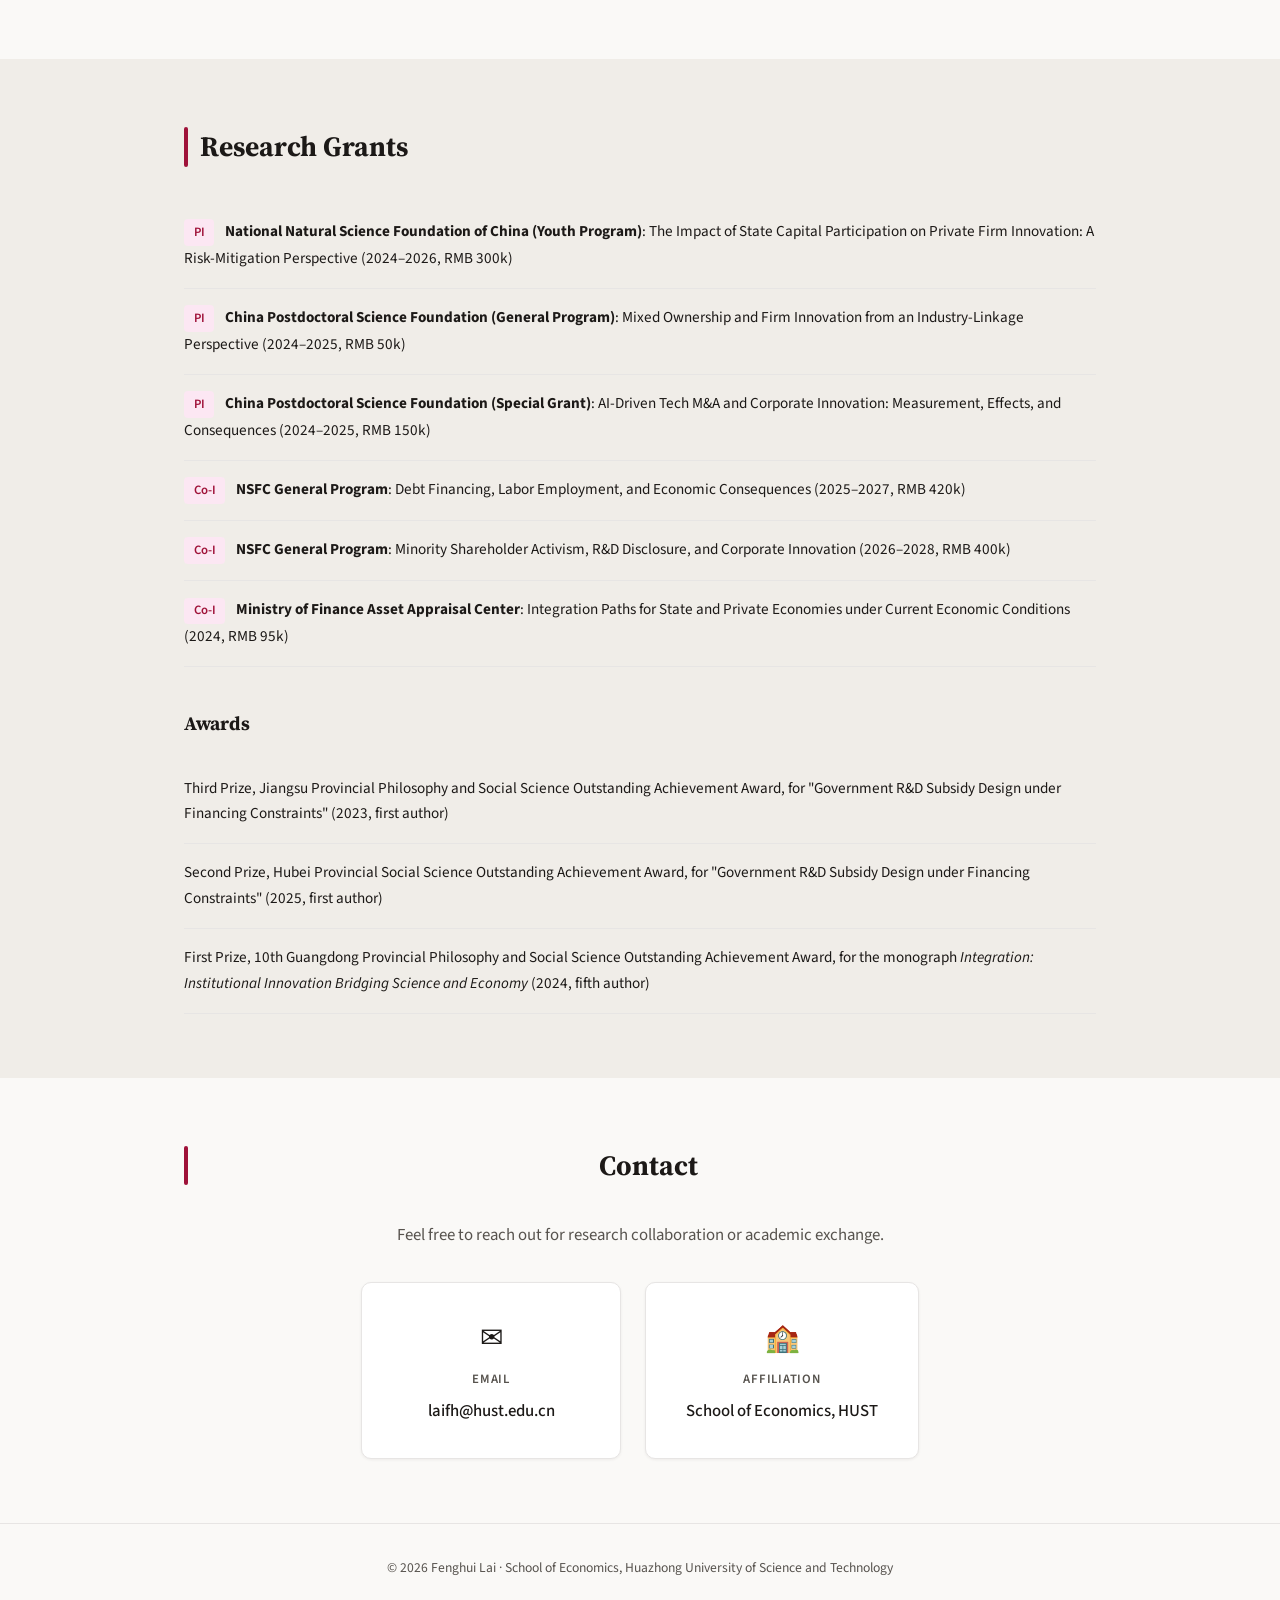
==== commit cf2cf9d2: "Update homepage content2" ====
--- a/index.html
+++ b/index.html
@@ -180,7 +180,7 @@
             陈佳纯，李善民，赖烽辉*，2026. 《供应链关联、横向并购与企业流动性管理策略》。
           </li>
           <li>
-            杨佳，赖烽辉*，2025. 《人工智能如何影响企业投资？基于大语言模型文本分析的证据》。
+            杨佳，赖烽辉*，2026. 《人工智能如何影响企业投资？基于大语言模型文本分析的证据》。
           </li>
         </ol>
 
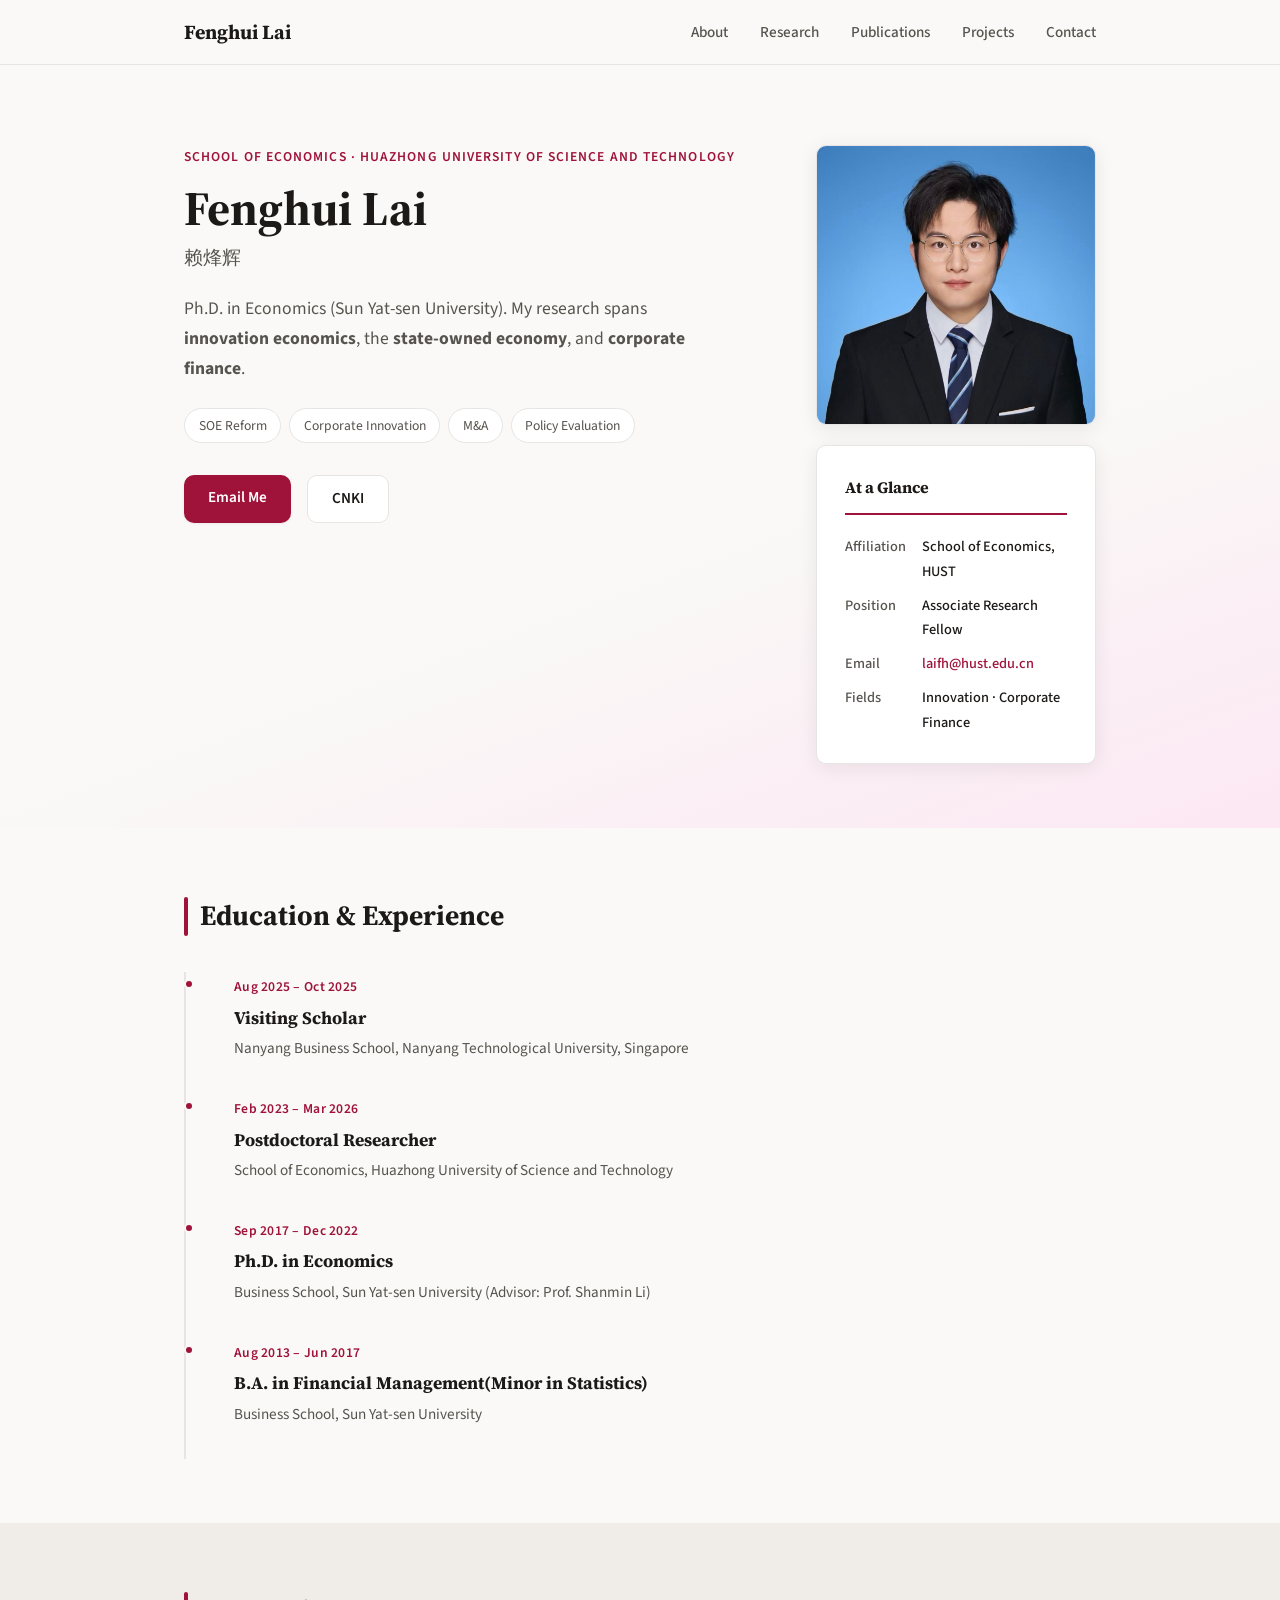
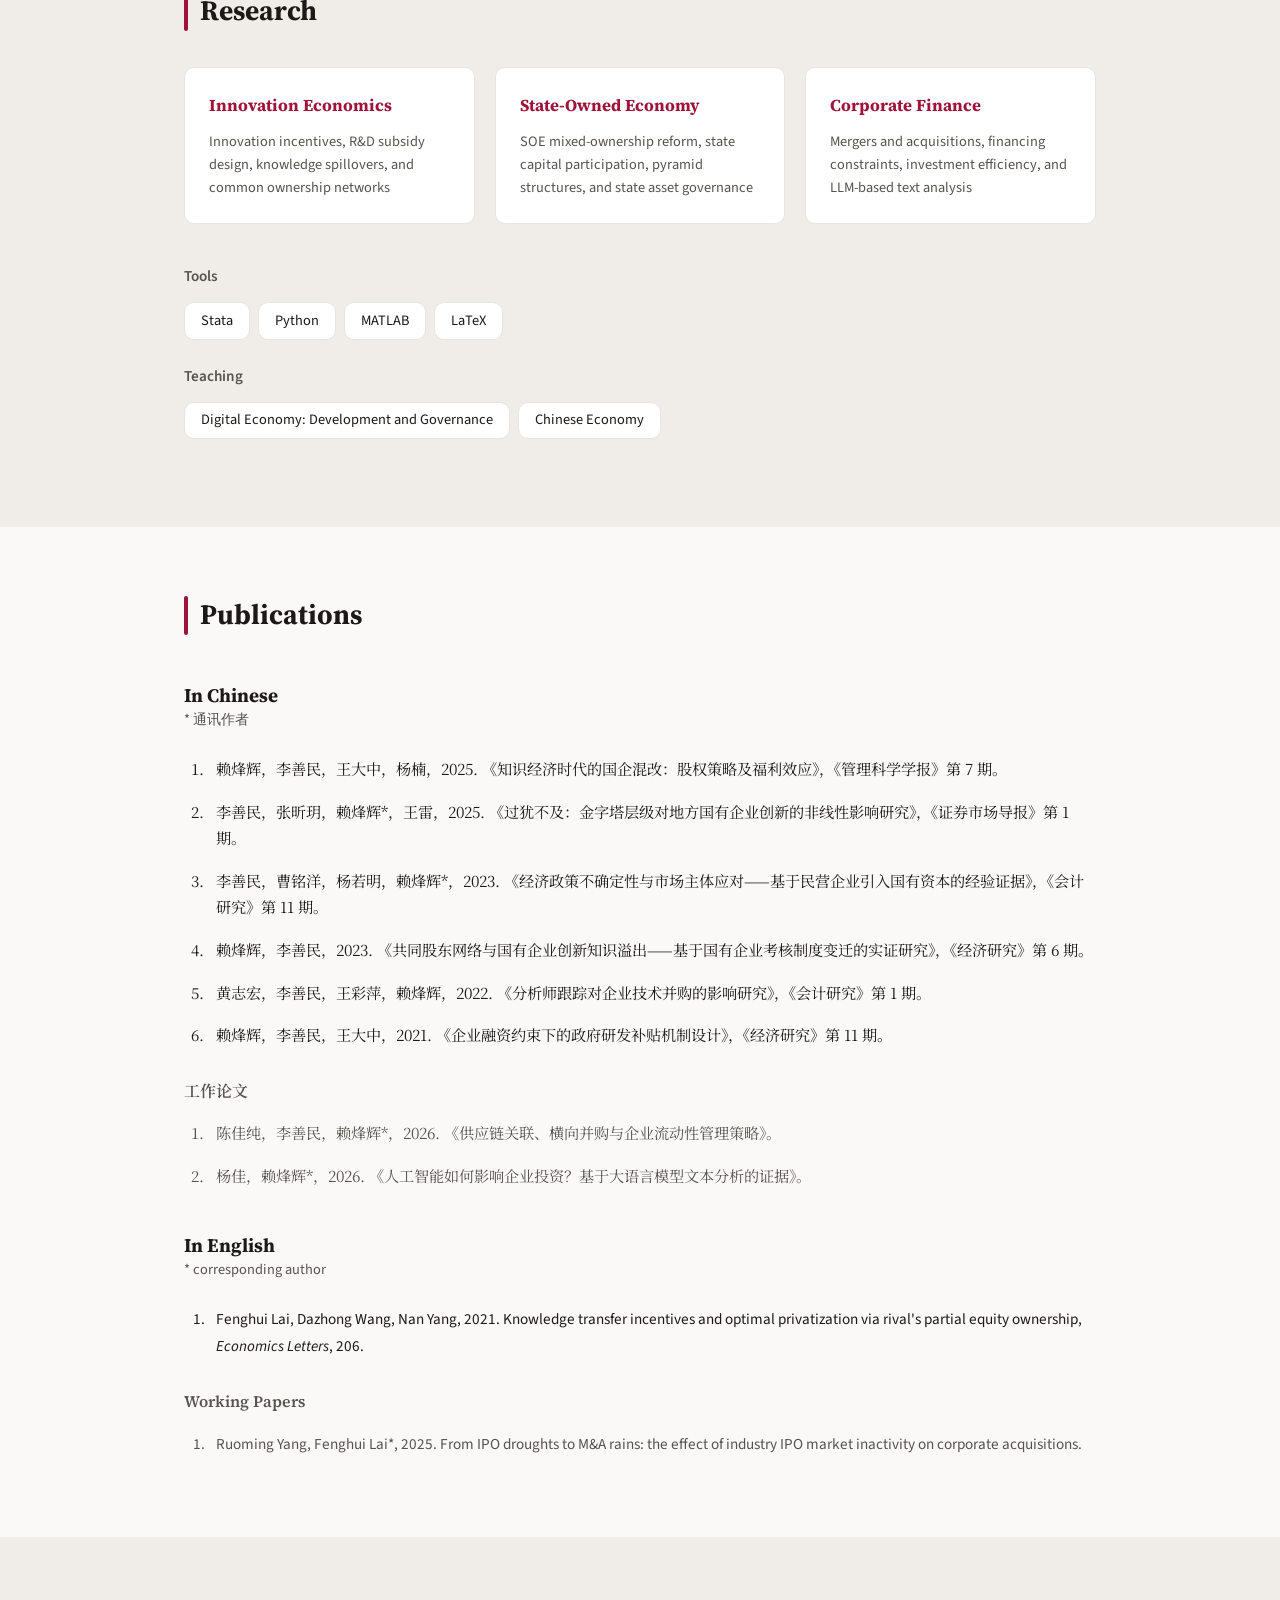
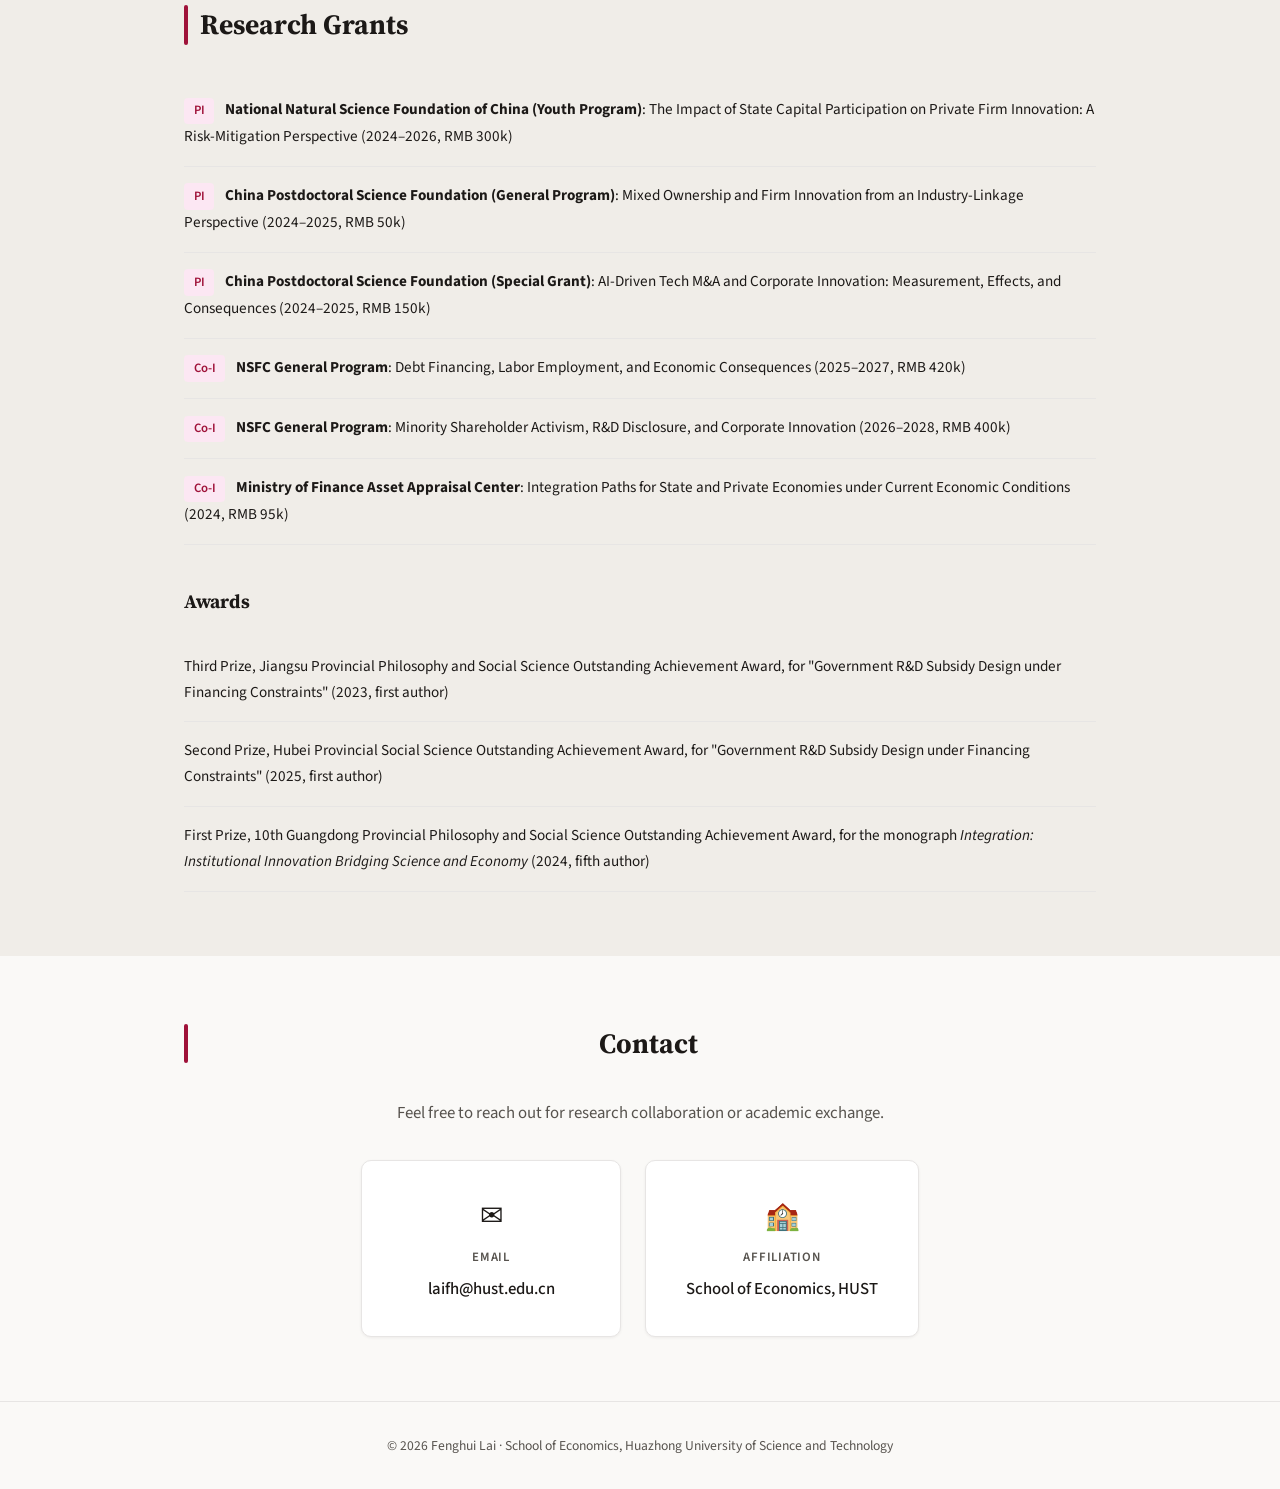
==== commit c34f395f: "Update homepage content3" ====
--- a/index.html
+++ b/index.html
@@ -51,8 +51,8 @@
             <span>Policy Evaluation</span>
           </div>
           <div class="hero-actions">
-            <a href="mailto:laifh3@hust.edu.cn" class="btn btn-primary">Email Me</a>
-            <a href="https://github.com/laifh3" class="btn btn-outline" target="_blank" rel="noopener">GitHub</a>
+            <a href="mailto:laifh@hust.edu.cn" class="btn btn-primary">Email Me</a>
+            <a href="https://www.cnki.net/" class="btn btn-outline" target="_blank" rel="noopener">CNKI</a>
           </div>
         </div>
         <div class="hero-aside">
@@ -88,7 +88,7 @@
             <p>Nanyang Business School, Nanyang Technological University, Singapore</p>
           </article>
           <article class="timeline-item">
-            <time>Feb 2023 – Present</time>
+            <time>Feb 2023 – Mar 2026</time>
             <h3>Postdoctoral Researcher</h3>
             <p>School of Economics, Huazhong University of Science and Technology</p>
           </article>
@@ -98,13 +98,8 @@
             <p>Business School, Sun Yat-sen University (Advisor: Prof. Shanmin Li)</p>
           </article>
           <article class="timeline-item">
-            <time>Sep 2016 – Jun 2017</time>
-            <h3>Minor in Statistics</h3>
-            <p>School of Mathematics, Sun Yat-sen University</p>
-          </article>
-          <article class="timeline-item">
             <time>Aug 2013 – Jun 2017</time>
-            <h3>B.A. in Financial Management</h3>
+            <h3>B.A. in Financial Management(Minor in Statistics)</h3>
             <p>Business School, Sun Yat-sen University</p>
           </article>
         </div>
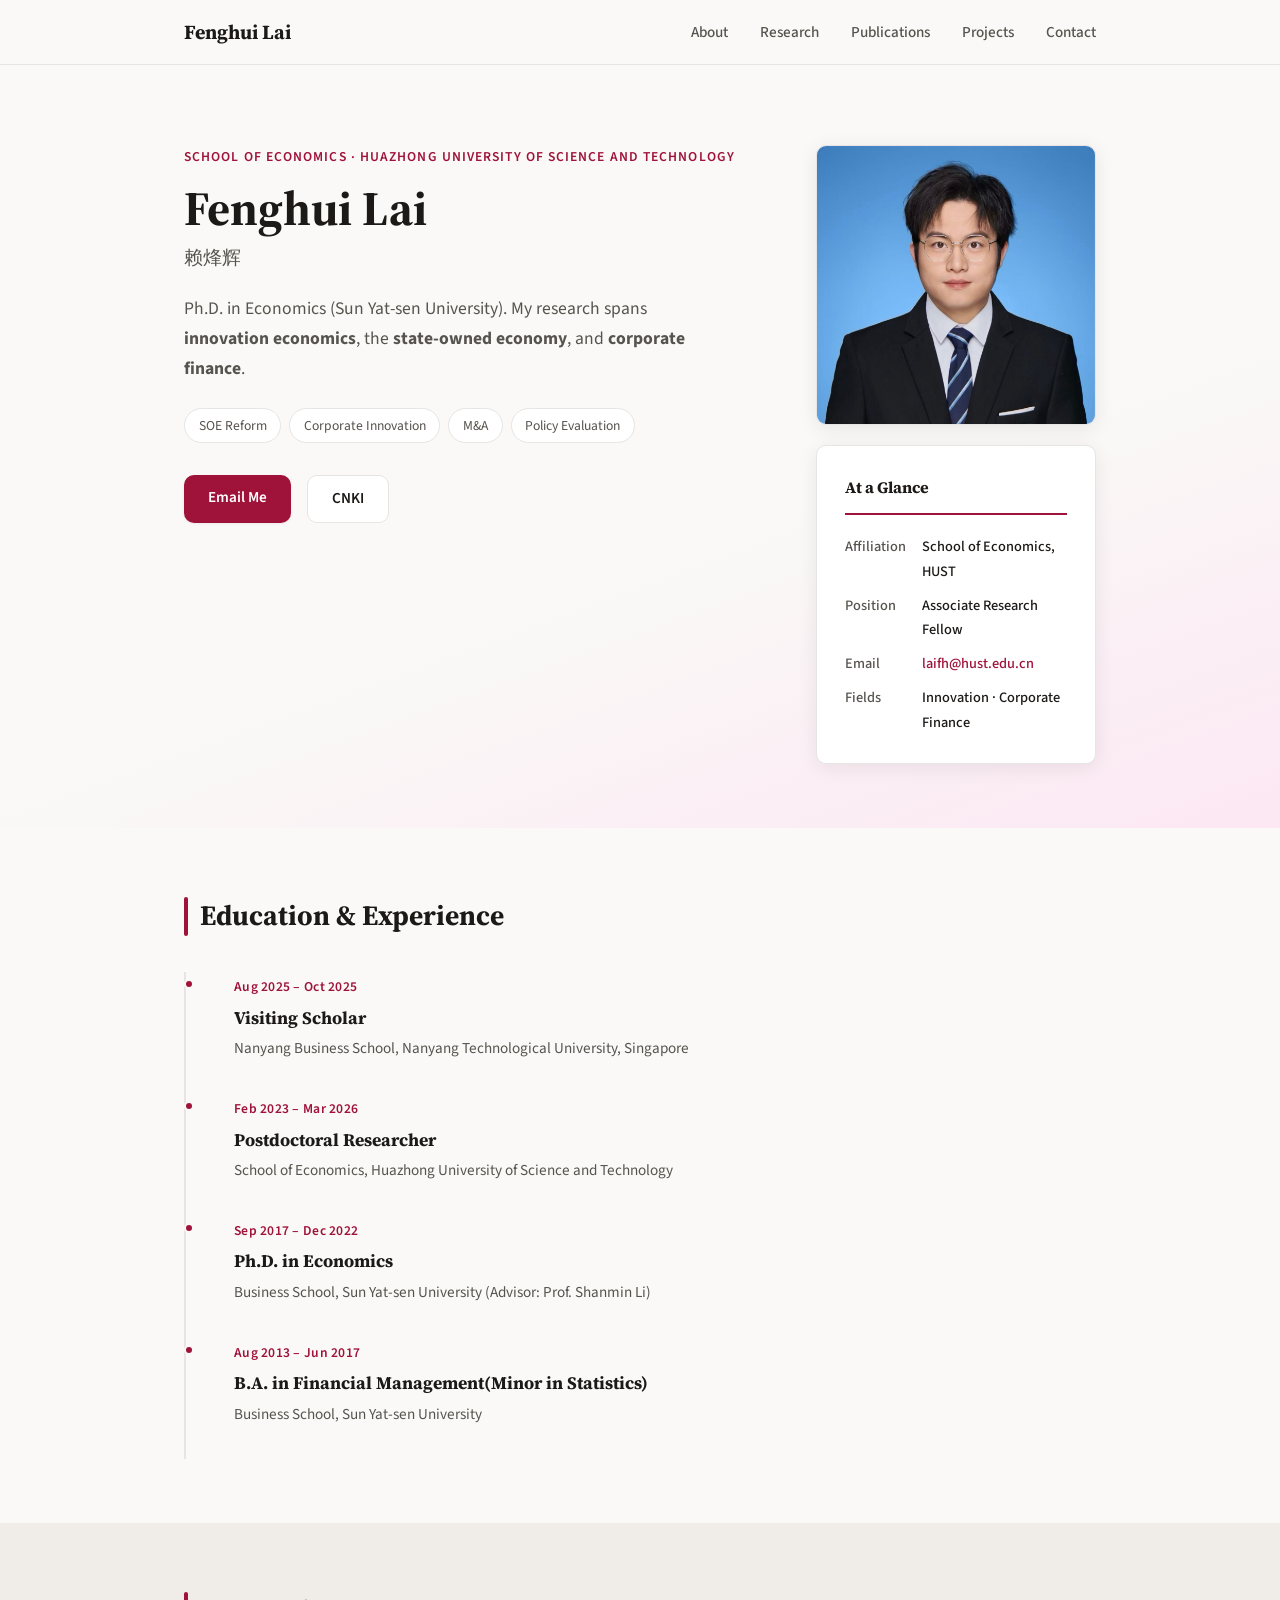
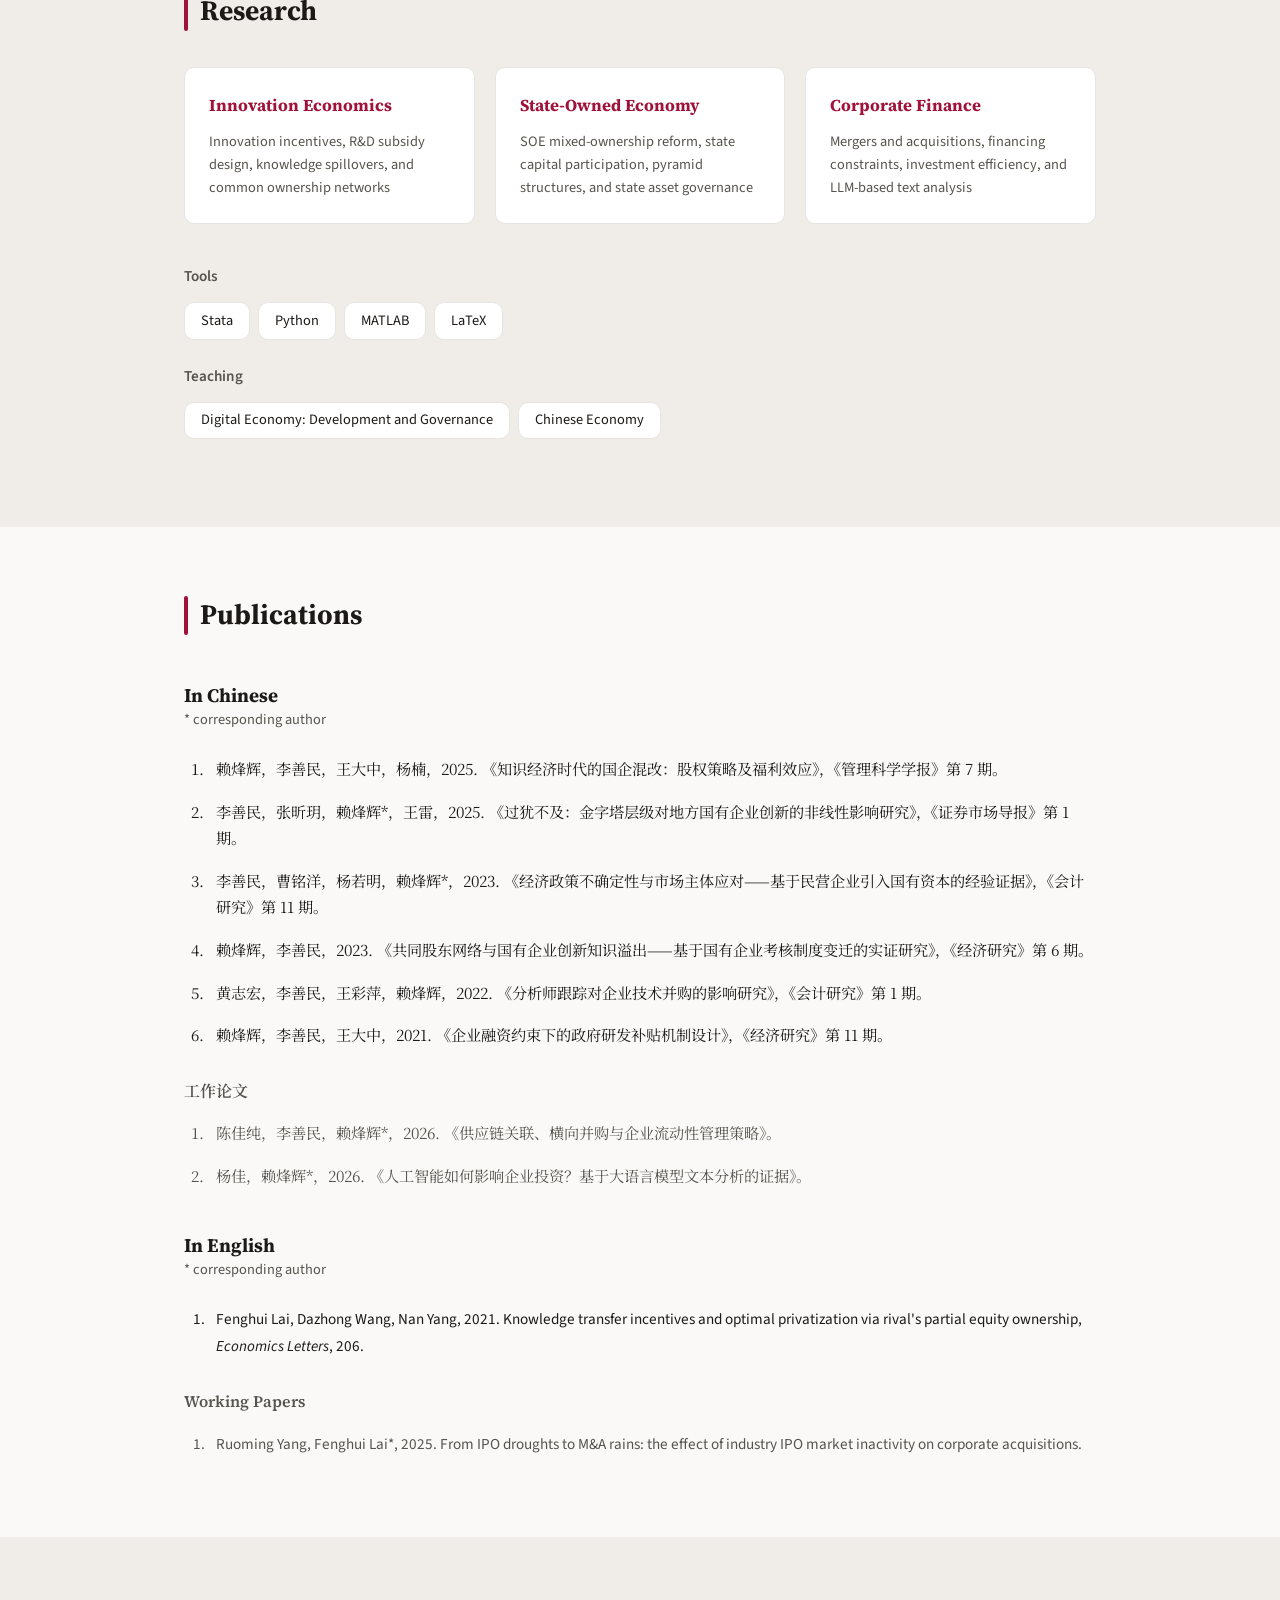
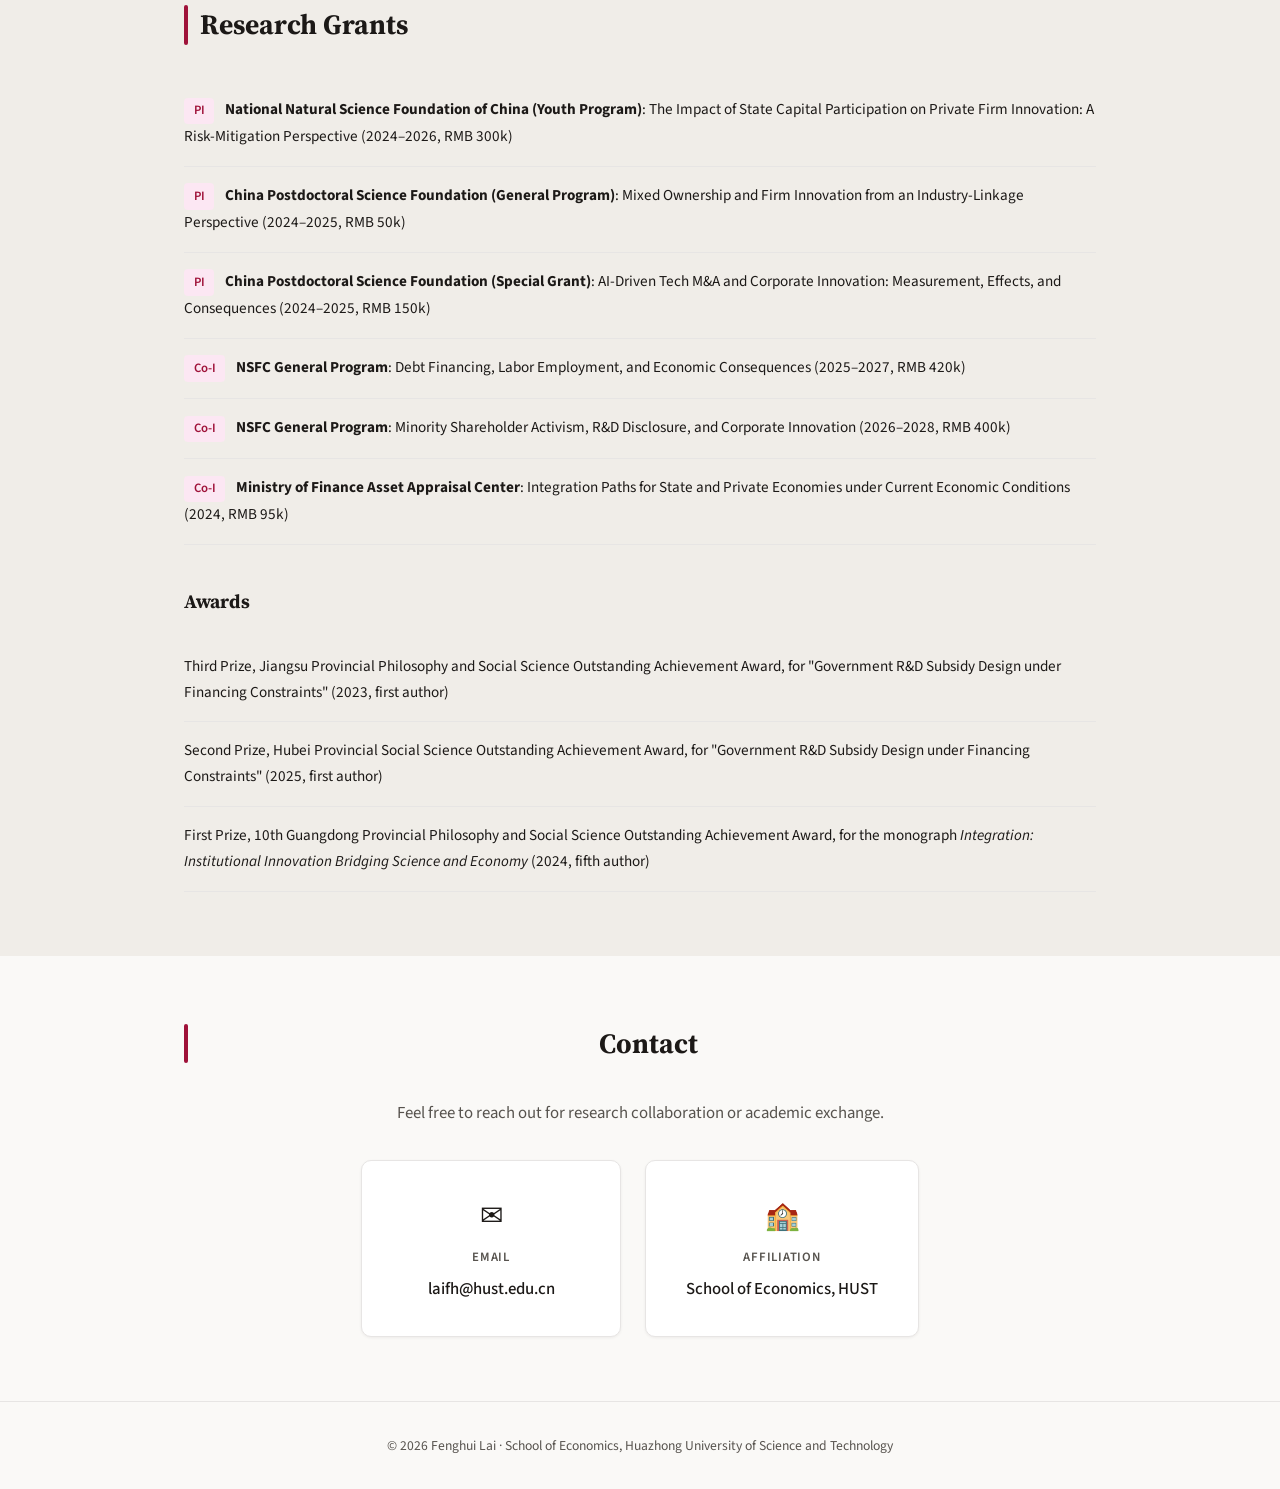
==== commit f6c958dc: "Update homepage content4" ====
--- a/index.html
+++ b/index.html
@@ -147,7 +147,7 @@
         <h2 class="section-title">Publications</h2>
 
         <h3 class="subsection-title">In Chinese</h3>
-        <p class="section-note zh-note">* 通讯作者</p>
+        <p class="section-note zh-note">* corresponding author</p>
         <ol class="pub-list pub-zh">
           <li>
             赖烽辉，李善民，王大中，杨楠，2025. 《知识经济时代的国企混改：股权策略及福利效应》，《管理科学学报》第 7 期。
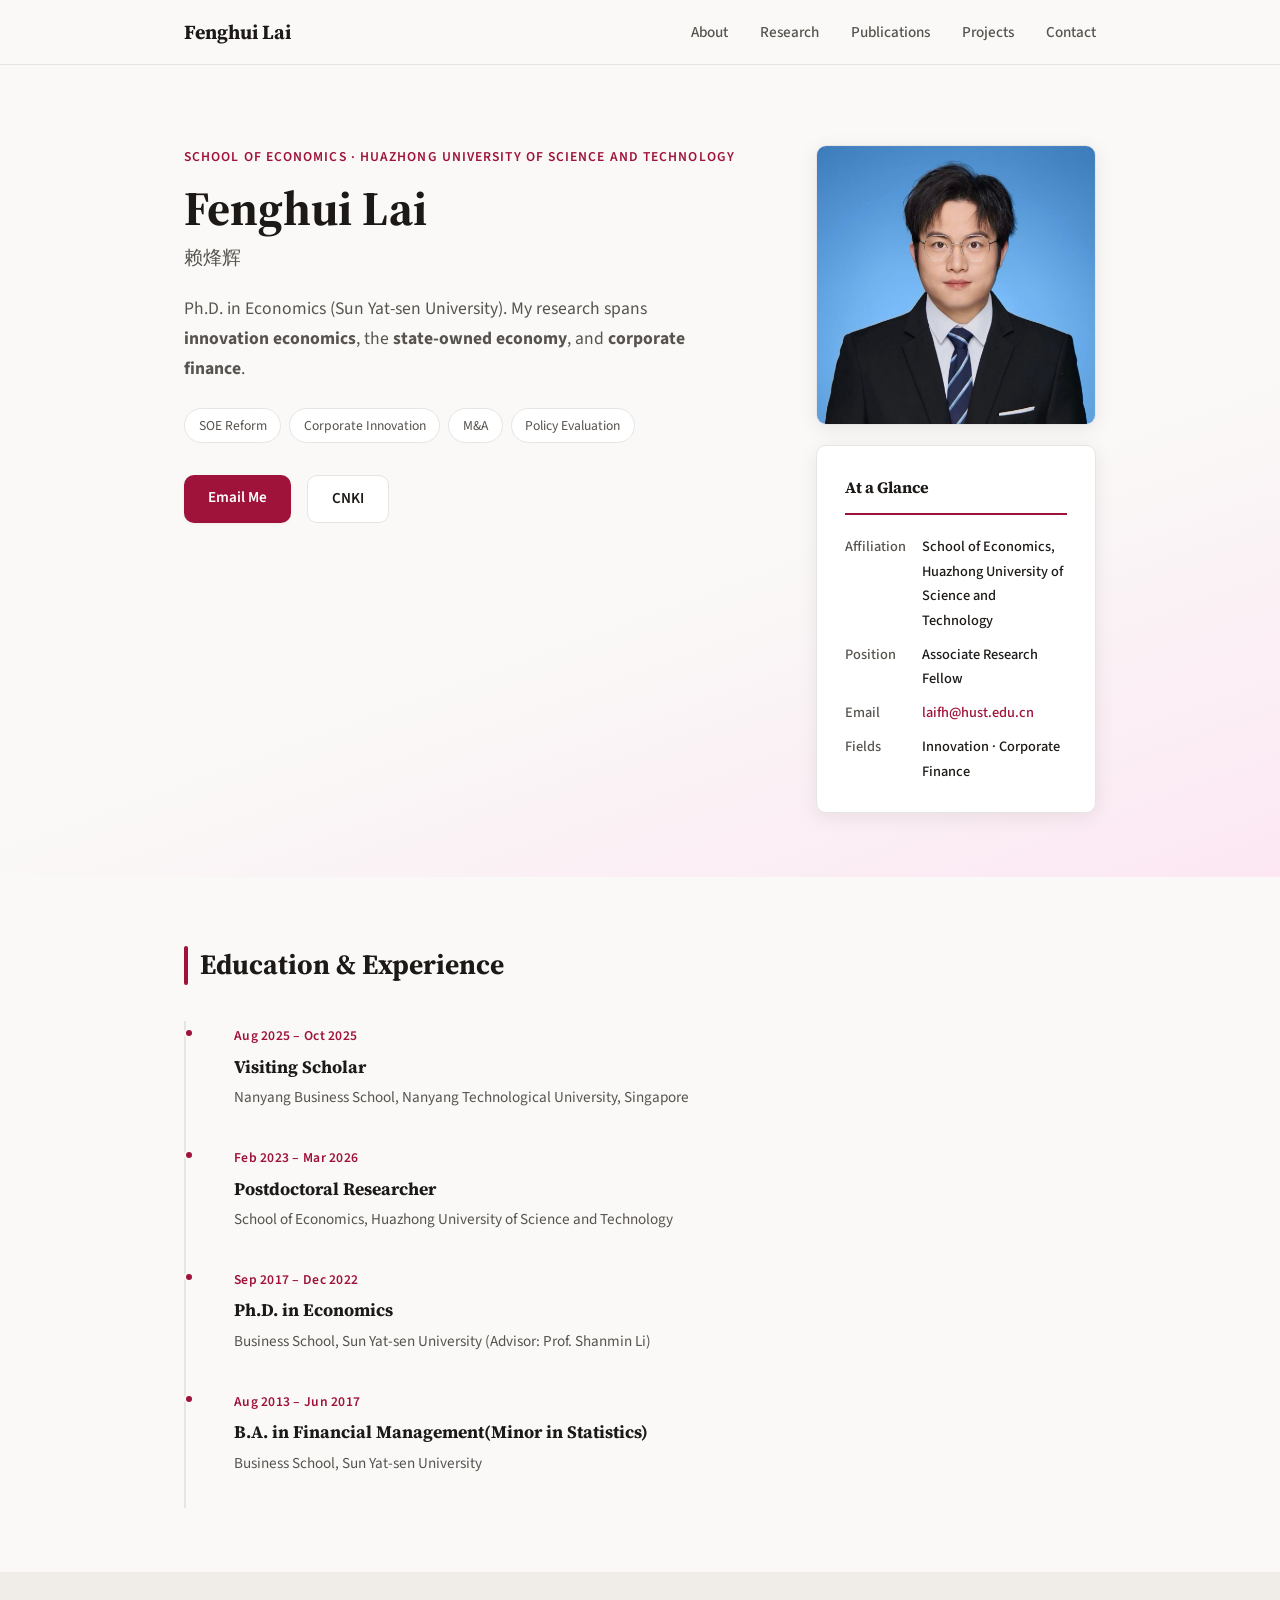
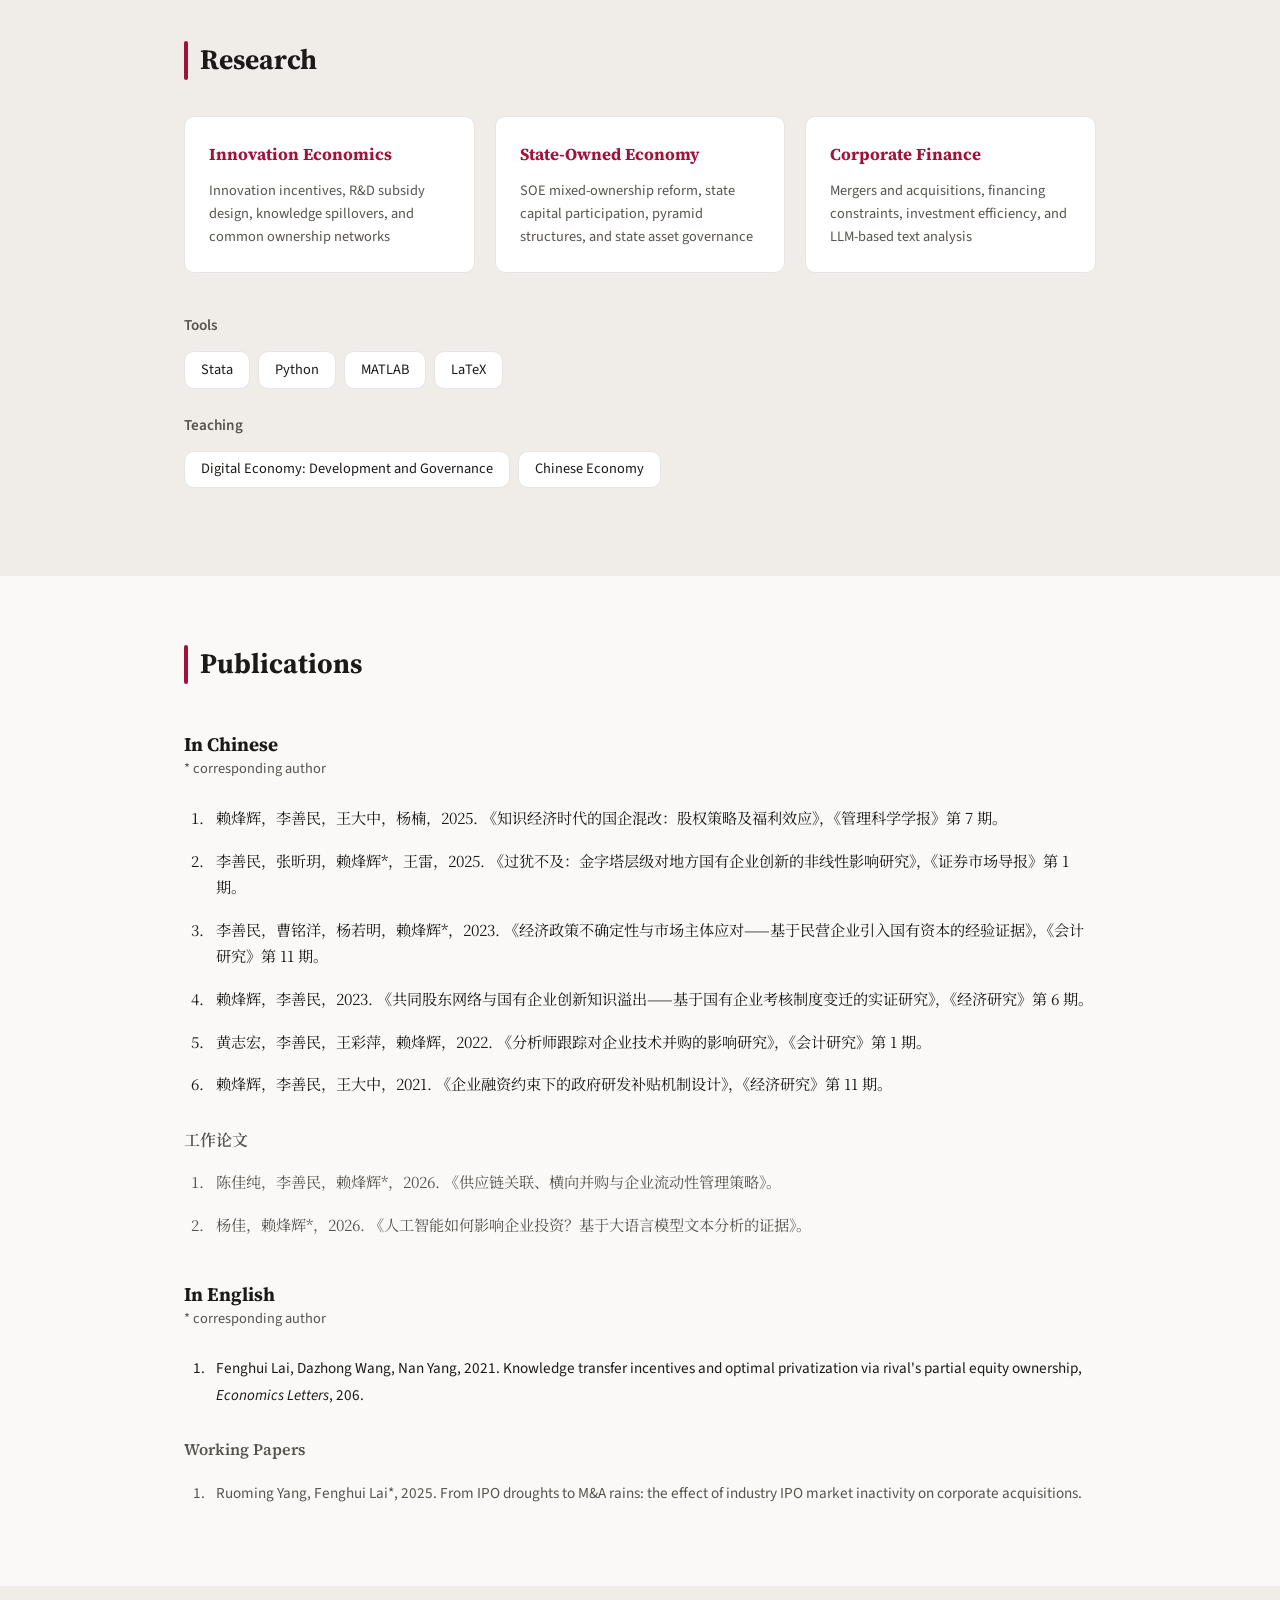
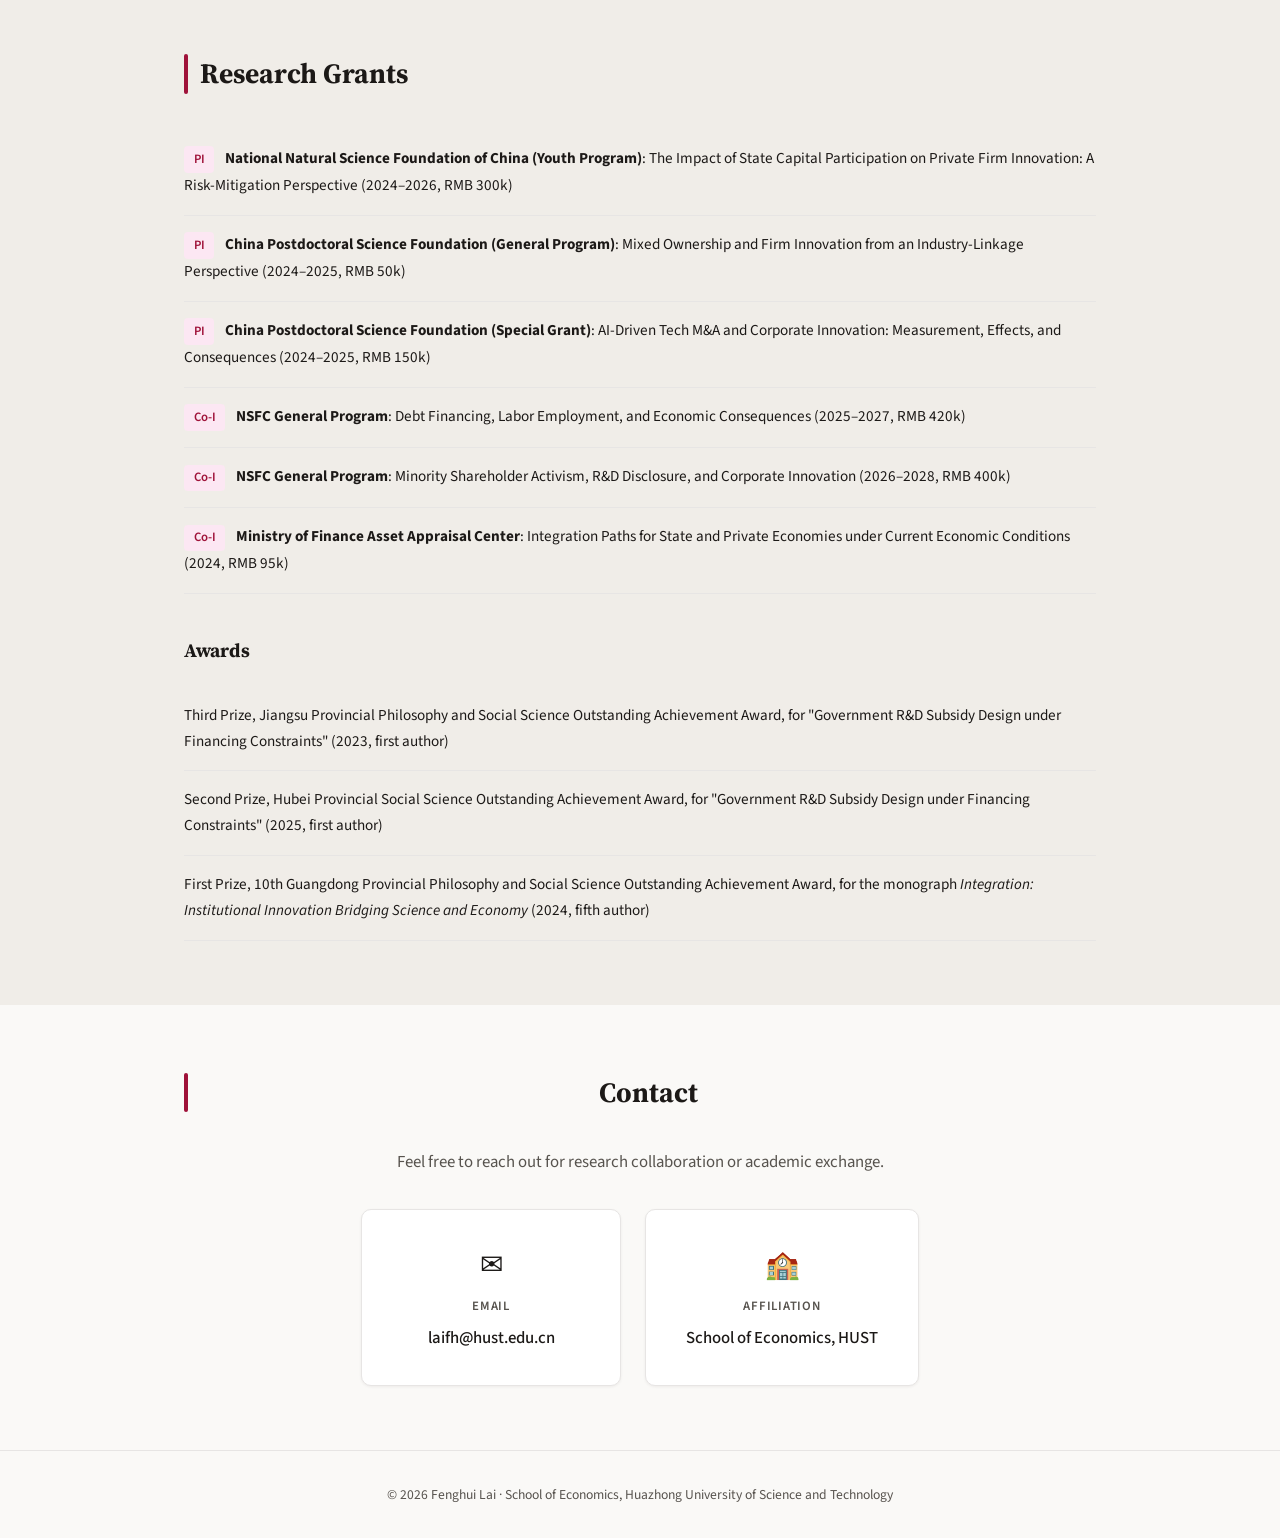
==== commit 97d406ab: "Update homepage content5" ====
--- a/index.html
+++ b/index.html
@@ -64,7 +64,7 @@
           <h3>At a Glance</h3>
           <dl>
             <dt>Affiliation</dt>
-            <dd>School of Economics, HUST</dd>
+            <dd>School of Economics, Huazhong University of Science and Technology</dd>
             <dt>Position</dt>
             <dd>Associate Research Fellow</dd>
             <dt>Email</dt>
